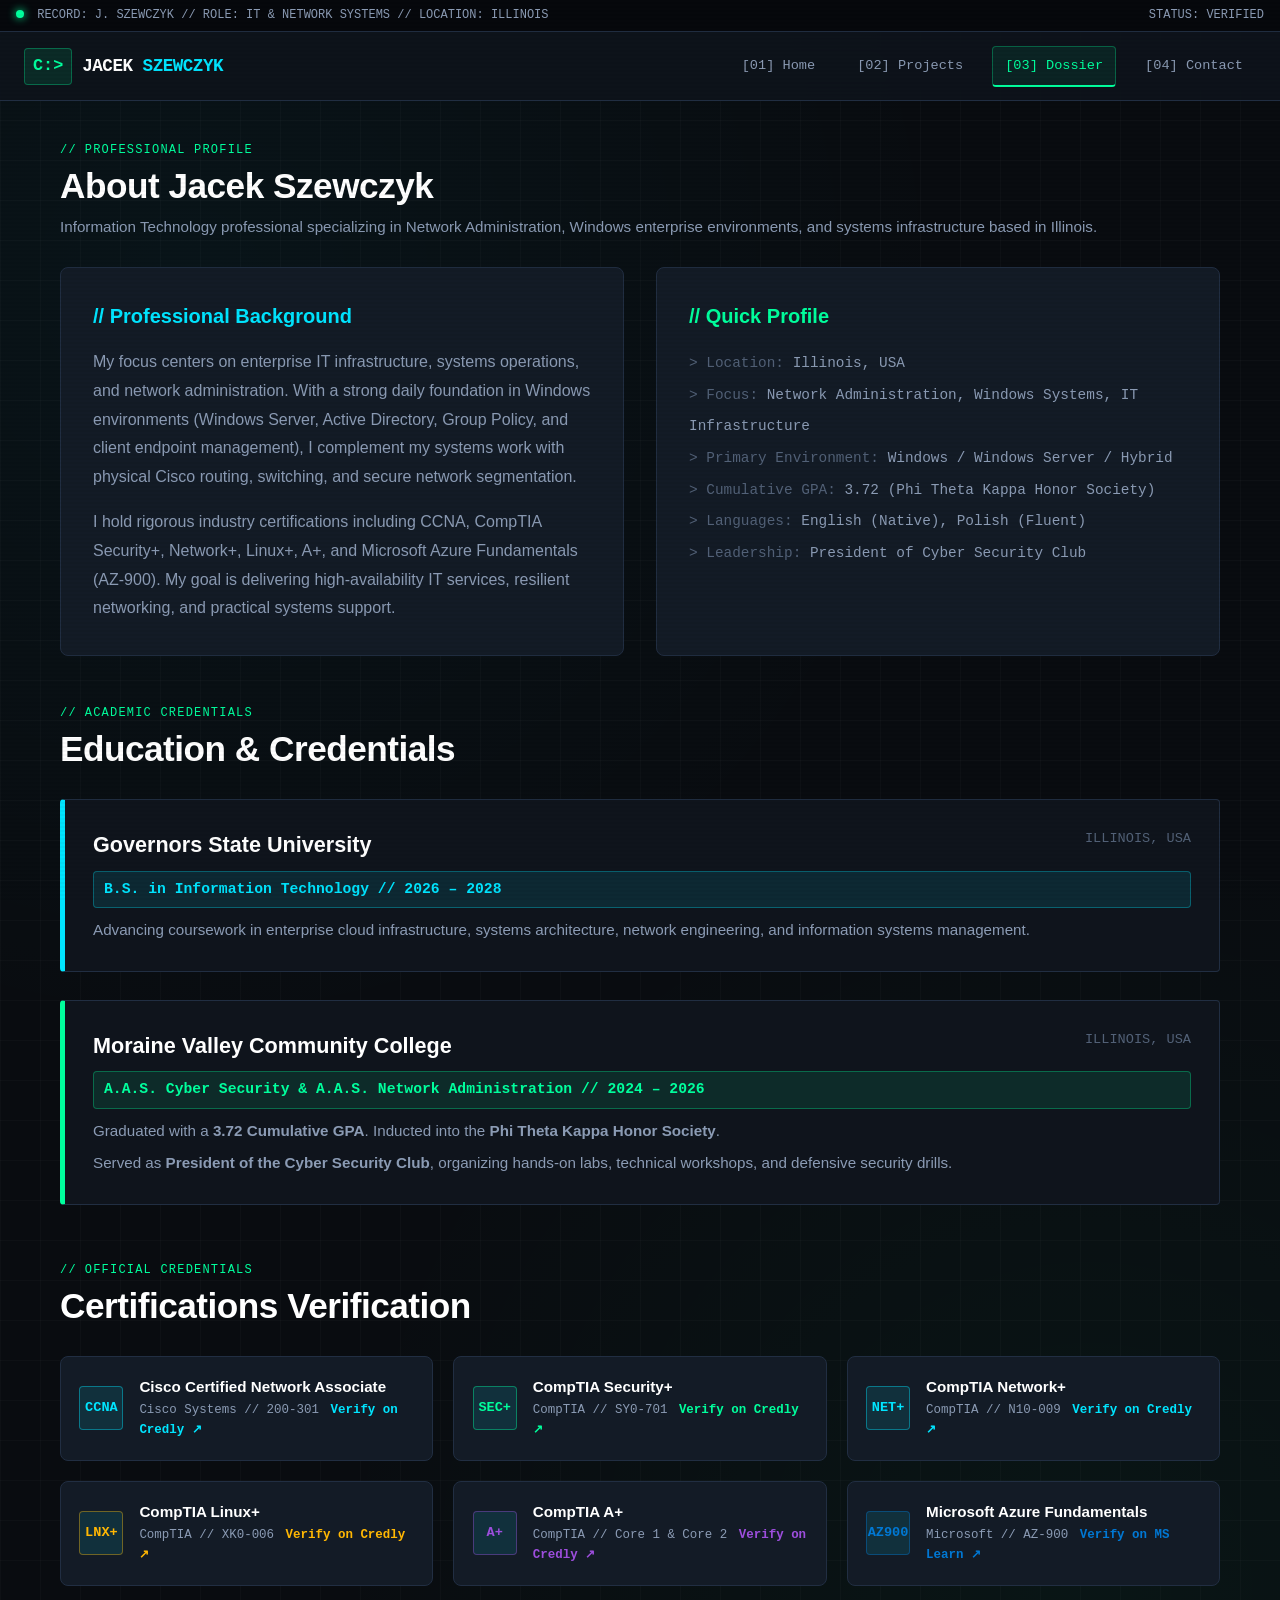
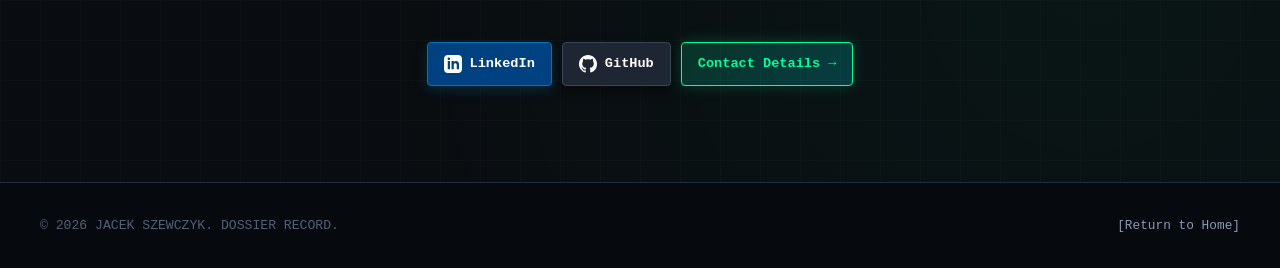
==== about.html @ 9a9a1952 "Add files via upload Signed-off-by: Jacek Szewczyk <48308794+Jay-Sick@users.noreply.github.com>" ====
<!DOCTYPE html>
<html lang="en">
<head>
  <meta charset="UTF-8">
  <meta name="viewport" content="width=device-width, initial-scale=1.0">
  <title>Dossier // Jacek Szewczyk</title>
  <meta name="description" content="Professional background, credentials, and experience of Jacek Szewczyk.">
  <link rel="stylesheet" href="css/style.css">
  <script src="projects/projects.js"></script>
</head>
<body>

  <!-- Top System Status Banner -->
  <div class="sys-banner">
    <div>
      <span class="status-dot"></span>
      <span>RECORD: J. SZEWCZYK // ROLE: IT &amp; NETWORK SYSTEMS</span> // <span>LOCATION: ILLINOIS</span>
    </div>
    <div>
      <span>STATUS: VERIFIED</span>
    </div>
  </div>

  <!-- Navigation Header -->
  <header class="main-nav">
    <div class="logo-area">
      <div class="terminal-prompt-icon">C:&gt;</div>
      <div class="logo-text">JACEK <span>SZEWCZYK</span></div>
    </div>
    <button class="nav-toggle-btn" onclick="toggleMobileNav()" aria-label="Toggle Navigation">☰</button>
    <nav>
      <ul class="nav-links" id="nav-links-list">
        <li><a href="index.html" class="nav-link">[01] Home</a></li>
        <li><a href="projects.html" class="nav-link">[02] Projects</a></li>
        <li><a href="about.html" class="nav-link active">[03] Dossier</a></li>
        <li><a href="contact.html" class="nav-link">[04] Contact</a></li>
      </ul>
    </nav>
  </header>

  <main class="container">
    <div class="section-header">
      <div class="section-label"><span>//</span> PROFESSIONAL PROFILE</div>
      <h1 class="section-title">About Jacek Szewczyk</h1>
      <p class="section-subtitle">
        Information Technology professional specializing in Network Administration, Windows enterprise environments, and systems infrastructure based in Illinois.
      </p>
    </div>

    <!-- Overview Grid -->
    <div class="dossier-grid">
      <div style="background: var(--bg-card); border: 1px solid var(--border-color); border-radius: var(--radius-md); padding: 2rem;">
        <h3 style="color: var(--accent-cyan); font-size: 1.25rem; margin-bottom: 1rem;">// Professional Background</h3>
        <p style="color: var(--text-muted); line-height: 1.8; margin-bottom: 1rem;">
          My focus centers on enterprise IT infrastructure, systems operations, and network administration. With a strong daily foundation in Windows environments (Windows Server, Active Directory, Group Policy, and client endpoint management), I complement my systems work with physical Cisco routing, switching, and secure network segmentation.
        </p>
        <p style="color: var(--text-muted); line-height: 1.8;">
          I hold rigorous industry certifications including CCNA, CompTIA Security+, Network+, Linux+, A+, and Microsoft Azure Fundamentals (AZ-900). My goal is delivering high-availability IT services, resilient networking, and practical systems support.
        </p>
      </div>

      <div style="background: var(--bg-card); border: 1px solid var(--border-color); border-radius: var(--radius-md); padding: 2rem;">
        <h3 style="color: var(--accent-green); font-size: 1.25rem; margin-bottom: 1rem;">// Quick Profile</h3>
        <ul style="list-style: none; color: var(--text-muted); font-family: var(--font-mono); font-size: 0.9rem; line-height: 2.2;">
          <li><span style="color: var(--text-dim);">&gt; Location:</span> Illinois, USA</li>
          <li><span style="color: var(--text-dim);">&gt; Focus:</span> Network Administration, Windows Systems, IT Infrastructure</li>
          <li><span style="color: var(--text-dim);">&gt; Primary Environment:</span> Windows / Windows Server / Hybrid</li>
          <li><span style="color: var(--text-dim);">&gt; Cumulative GPA:</span> 3.72 (Phi Theta Kappa Honor Society)</li>
          <li><span style="color: var(--text-dim);">&gt; Languages:</span> English (Native), Polish (Fluent)</li>
          <li><span style="color: var(--text-dim);">&gt; Leadership:</span> President of Cyber Security Club</li>
        </ul>
      </div>
    </div>

    <!-- Education Timeline with Prominent High-Visibility Banners -->
    <div class="section-header">
      <div class="section-label"><span>//</span> ACADEMIC CREDENTIALS</div>
      <h2 class="section-title">Education &amp; Credentials</h2>
    </div>

    <div style="display: flex; flex-direction: column; gap: 1.75rem; margin-bottom: 3.5rem;">
      <!-- Governors State University -->
      <div style="background: var(--bg-surface); border-left: 5px solid var(--accent-cyan); border-radius: var(--radius-sm); padding: 1.75rem; border-top: 1px solid var(--border-color); border-right: 1px solid var(--border-color); border-bottom: 1px solid var(--border-color);">
        <div style="display: flex; justify-content: space-between; flex-wrap: wrap; margin-bottom: 4px;">
          <h3 style="color: #fff; font-size: 1.35rem; font-weight: 700;">Governors State University</h3>
          <span style="font-family: var(--font-mono); color: var(--text-dim); font-size: 0.85rem;">ILLINOIS, USA</span>
        </div>
        <!-- High visibility degree banner -->
        <div class="education-badge">
          B.S. in Information Technology // 2026 – 2028
        </div>
        <p style="color: var(--text-muted); font-size: 0.95rem; line-height: 1.6;">
          Advancing coursework in enterprise cloud infrastructure, systems architecture, network engineering, and information systems management.
        </p>
      </div>

      <!-- Moraine Valley Community College -->
      <div style="background: var(--bg-surface); border-left: 5px solid var(--accent-green); border-radius: var(--radius-sm); padding: 1.75rem; border-top: 1px solid var(--border-color); border-right: 1px solid var(--border-color); border-bottom: 1px solid var(--border-color);">
        <div style="display: flex; justify-content: space-between; flex-wrap: wrap; margin-bottom: 4px;">
          <h3 style="color: #fff; font-size: 1.35rem; font-weight: 700;">Moraine Valley Community College</h3>
          <span style="font-family: var(--font-mono); color: var(--text-dim); font-size: 0.85rem;">ILLINOIS, USA</span>
        </div>
        <!-- High visibility degree banner -->
        <div class="education-badge badge-green">
          A.A.S. Cyber Security &amp; A.A.S. Network Administration // 2024 – 2026
        </div>
        <p style="color: var(--text-muted); font-size: 0.95rem; line-height: 1.6; margin-bottom: 8px;">
          Graduated with a <strong>3.72 Cumulative GPA</strong>. Inducted into the <strong>Phi Theta Kappa Honor Society</strong>.
        </p>
        <p style="color: var(--text-muted); font-size: 0.95rem; line-height: 1.6;">
          Served as <strong>President of the Cyber Security Club</strong>, organizing hands-on labs, technical workshops, and defensive security drills.
        </p>
      </div>
    </div>

    <!-- Verified Certifications Section with Direct Links -->
    <div class="section-header">
      <div class="section-label"><span>//</span> OFFICIAL CREDENTIALS</div>
      <h2 class="section-title">Certifications Verification</h2>
    </div>

    <div class="certs-grid" style="margin-bottom: 3.5rem;">
      <a href="https://www.credly.com/badges/183b515f-4e5e-4bfa-9bbe-d91cb1ccfeb7/public_url" target="_blank" rel="noopener noreferrer" class="cert-card" style="text-decoration: none;">
        <div class="cert-icon" style="color: #00e5ff; border-color: rgba(0, 229, 255, 0.4);">CCNA</div>
        <div class="cert-info">
          <h4>Cisco Certified Network Associate</h4>
          <p>Cisco Systems // 200-301 <span style="color: var(--accent-cyan); font-weight: bold; margin-left: 4px;">Verify on Credly ↗</span></p>
        </div>
      </a>

      <a href="https://www.credly.com/badges/7fab5a6d-bdf8-4eab-9605-275c98434b7b/public_url" target="_blank" rel="noopener noreferrer" class="cert-card" style="text-decoration: none;">
        <div class="cert-icon" style="color: #00ff9d; border-color: rgba(0, 255, 157, 0.4);">SEC+</div>
        <div class="cert-info">
          <h4>CompTIA Security+</h4>
          <p>CompTIA // SY0-701 <span style="color: var(--accent-green); font-weight: bold; margin-left: 4px;">Verify on Credly ↗</span></p>
        </div>
      </a>

      <a href="https://www.credly.com/badges/3f2db66e-93cc-459b-b16a-851f6c2c9ecf/public_url" target="_blank" rel="noopener noreferrer" class="cert-card" style="text-decoration: none;">
        <div class="cert-icon" style="color: #00e5ff; border-color: rgba(0, 229, 255, 0.4);">NET+</div>
        <div class="cert-info">
          <h4>CompTIA Network+</h4>
          <p>CompTIA // N10-009 <span style="color: var(--accent-cyan); font-weight: bold; margin-left: 4px;">Verify on Credly ↗</span></p>
        </div>
      </a>

      <a href="https://www.credly.com/badges/e278423e-fb9b-4db6-819b-6545b1e18eeb/public_url" target="_blank" rel="noopener noreferrer" class="cert-card" style="text-decoration: none;">
        <div class="cert-icon" style="color: #ffb703; border-color: rgba(255, 183, 3, 0.4);">LNX+</div>
        <div class="cert-info">
          <h4>CompTIA Linux+</h4>
          <p>CompTIA // XK0-006 <span style="color: var(--accent-amber); font-weight: bold; margin-left: 4px;">Verify on Credly ↗</span></p>
        </div>
      </a>

      <a href="https://www.credly.com/badges/efc37356-857d-4854-ada1-95b082c59133/public_url" target="_blank" rel="noopener noreferrer" class="cert-card" style="text-decoration: none;">
        <div class="cert-icon" style="color: #9d4edd; border-color: rgba(157, 78, 221, 0.4);">A+</div>
        <div class="cert-info">
          <h4>CompTIA A+</h4>
          <p>CompTIA // Core 1 &amp; Core 2 <span style="color: var(--accent-purple); font-weight: bold; margin-left: 4px;">Verify on Credly ↗</span></p>
        </div>
      </a>

      <a href="https://learn.microsoft.com/en-us/users/jacekszewczyk-7861/credentials/fbaf0d7b64aaf9fc?ref=https%3A%2F%2Fwww.linkedin.com%2F" target="_blank" rel="noopener noreferrer" class="cert-card" style="text-decoration: none;">
        <div class="cert-icon" style="color: #0078d4; border-color: rgba(0, 120, 212, 0.4);">AZ900</div>
        <div class="cert-info">
          <h4>Microsoft Azure Fundamentals</h4>
          <p>Microsoft // AZ-900 <span style="color: #0078d4; font-weight: bold; margin-left: 4px;">Verify on MS Learn ↗</span></p>
        </div>
      </a>
    </div>

    <!-- Embedded Socials -->
    <div style="text-align: center; margin-top: 3rem;">
      <div class="social-buttons-container" style="justify-content: center;">
        <a href="https://www.linkedin.com/in/jacek-s-327354189/" target="_blank" rel="noopener noreferrer" class="btn-embed-social btn-linkedin">
          <svg viewBox="0 0 24 24"><path d="M19 0h-14c-2.761 0-5 2.239-5 5v14c0 2.761 2.239 5 5 5h14c2.762 0 5-2.239 5-5v-14c0-2.761-2.238-5-5-5zm-11 19h-3v-11h3v11zm-1.5-12.268c-.966 0-1.75-.79-1.75-1.764s.784-1.764 1.75-1.764 1.75.79 1.75 1.764-.783 1.764-1.75 1.764zm13.5 12.268h-3v-5.604c0-3.368-4-3.113-4 0v5.604h-3v-11h3v1.765c1.396-2.586 7-2.777 7 2.476v6.759z"/></svg>
          LinkedIn
        </a>
        <a href="https://github.com/Jay-Sick" target="_blank" rel="noopener noreferrer" class="btn-embed-social btn-github">
          <svg viewBox="0 0 24 24"><path d="M12 0C5.37 0 0 5.37 0 12c0 5.31 3.435 9.795 8.205 11.385.6.105.825-.255.825-.57 0-.285-.015-1.23-.015-2.235-3.015.555-3.795-.735-4.035-1.41-.135-.345-.72-1.41-1.23-1.695-.42-.225-1.02-.78-.015-.795.945-.015 1.62.87 1.845 1.23 1.08 1.815 2.805 1.305 3.495.99.105-.78.42-1.305.765-1.605-2.67-.3-5.46-1.335-5.46-5.925 0-1.305.465-2.385 1.23-3.225-.12-.3-.54-1.53.12-3.18 0 0 1.005-.315 3.3 1.23.96-.27 1.98-.405 3-.405s2.04.135 3 .405c2.295-1.56 3.3-1.23 3.3-1.23.66 1.65.24 2.88.12 3.18.765.84 1.23 1.905 1.23 3.225 0 4.605-2.805 5.625-5.475 5.925.435.375.81 1.095.81 2.22 0 1.605-.015 2.895-.015 3.3 0 .315.225.69.825.57A12.02 12.02 0 0024 12c0-6.63-5.37-12-12-12z"/></svg>
          GitHub
        </a>
        <a href="contact.html" class="btn-embed-social btn-cyber-primary">
          Contact Details →
        </a>
      </div>
    </div>
  </main>

  <!-- Footer -->
  <footer>
    <div class="footer-content">
      <div>
        <span>&copy; 2026 JACEK SZEWCZYK. DOSSIER RECORD.</span>
      </div>
      <div>
        <a href="index.html" style="color: var(--text-muted); font-size: 0.8rem;">[Return to Home]</a>
      </div>
    </div>
  </footer>

  <script src="js/main.js"></script>
</body>
</html>
---- css/style.css ----
/* ==========================================================================
   JACEK SZEWCZYK // IT INFRASTRUCTURE & NETWORK SYSTEMS
   Aesthetic: Windows Terminal / Dark Engineering HUD
   Mobile-First & Fully Responsive
   ========================================================================== */

:root {
  --bg-dark: #090c10;
  --bg-surface: #0f141c;
  --bg-card: #131b26;
  --bg-card-hover: #182232;
  --border-color: #212e42;
  --border-glow: rgba(0, 255, 157, 0.35);
  
  --accent-green: #00ff9d;
  --accent-cyan: #00e5ff;
  --accent-purple: #9d4edd;
  --accent-amber: #ffb703;
  --accent-red: #ff3366;
  
  --text-main: #e2e8f0;
  --text-muted: #8b9bb4;
  --text-dim: #526177;
  
  --font-mono: "JetBrains Mono", "Fira Code", Consolas, "Courier New", monospace;
  --font-sans: -apple-system, BlinkMacSystemFont, "Segoe UI", Roboto, "Helvetica Neue", Arial, sans-serif;
  
  --radius-sm: 4px;
  --radius-md: 8px;
  --radius-lg: 12px;
  
  --shadow-glow: 0 0 20px rgba(0, 255, 157, 0.15);
  --shadow-cyan: 0 0 20px rgba(0, 229, 255, 0.2);
}

/* Base Reset & Typography */
* {
  margin: 0;
  padding: 0;
  box-sizing: border-box;
}

html {
  scroll-behavior: smooth;
  font-size: 16px;
  -webkit-text-size-adjust: 100%;
}

body {
  background-color: var(--bg-dark);
  color: var(--text-main);
  font-family: var(--font-sans);
  line-height: 1.6;
  min-height: 100vh;
  position: relative;
  overflow-x: hidden;
  background-image: 
    radial-gradient(circle at 15% 15%, rgba(0, 229, 255, 0.04) 0%, transparent 40%),
    radial-gradient(circle at 85% 85%, rgba(0, 255, 157, 0.04) 0%, transparent 40%),
    linear-gradient(rgba(255, 255, 255, 0.02) 1px, transparent 1px),
    linear-gradient(90deg, rgba(255, 255, 255, 0.02) 1px, transparent 1px);
  background-size: 100% 100%, 100% 100%, 40px 40px, 40px 40px;
}

/* Subtle Terminal Scanline Overlay */
body::after {
  content: " ";
  display: block;
  position: fixed;
  top: 0; left: 0; bottom: 0; right: 0;
  background: linear-gradient(rgba(18, 16, 16, 0) 50%, rgba(0, 0, 0, 0.25) 50%);
  background-size: 100% 4px;
  z-index: 9999;
  pointer-events: none;
  opacity: 0.12;
}

a {
  color: var(--accent-cyan);
  text-decoration: none;
  transition: all 0.2s ease;
}

a:hover {
  color: var(--accent-green);
}

/* Top System Status Bar */
.sys-banner {
  background: #06080c;
  border-bottom: 1px solid var(--border-color);
  font-family: var(--font-mono);
  font-size: 0.75rem;
  padding: 6px 1rem;
  color: var(--text-muted);
  display: flex;
  justify-content: space-between;
  align-items: center;
  flex-wrap: wrap;
  gap: 6px;
}

.sys-banner .status-dot {
  display: inline-block;
  width: 8px;
  height: 8px;
  background: var(--accent-green);
  border-radius: 50%;
  margin-right: 6px;
  box-shadow: 0 0 8px var(--accent-green);
  animation: pulse 2s infinite;
}

@keyframes pulse {
  0%, 100% { opacity: 1; transform: scale(1); }
  50% { opacity: 0.4; transform: scale(0.9); }
}

/* Navigation Header */
.main-nav {
  position: sticky;
  top: 0;
  z-index: 1000;
  background: rgba(15, 20, 28, 0.92);
  backdrop-filter: blur(12px);
  -webkit-backdrop-filter: blur(12px);
  border-bottom: 1px solid var(--border-color);
  display: flex;
  align-items: center;
  justify-content: space-between;
  padding: 0.85rem 1.5rem;
  max-width: 1300px;
  margin: 0 auto;
}

.logo-area {
  display: flex;
  align-items: center;
  gap: 10px;
}

.terminal-prompt-icon {
  font-family: var(--font-mono);
  font-weight: 700;
  color: var(--accent-green);
  font-size: 1.05rem;
  background: rgba(0, 255, 157, 0.1);
  padding: 4px 8px;
  border-radius: var(--radius-sm);
  border: 1px solid rgba(0, 255, 157, 0.3);
}

.logo-text {
  font-family: var(--font-mono);
  font-weight: 700;
  font-size: 1.1rem;
  letter-spacing: -0.5px;
  color: #fff;
}

.logo-text span {
  color: var(--accent-cyan);
}

/* Mobile Nav Toggle Button */
.nav-toggle-btn {
  display: none;
  background: transparent;
  border: 1px solid var(--border-color);
  color: var(--accent-cyan);
  font-size: 1.25rem;
  padding: 6px 10px;
  border-radius: var(--radius-sm);
  cursor: pointer;
  line-height: 1;
}

.nav-links {
  display: flex;
  list-style: none;
  gap: 1rem;
  align-items: center;
}

.nav-link {
  font-family: var(--font-mono);
  font-size: 0.85rem;
  color: var(--text-muted);
  padding: 8px 12px;
  border-radius: var(--radius-sm);
  border: 1px solid transparent;
  transition: all 0.25s ease;
  display: inline-flex;
  align-items: center;
  white-space: nowrap;
}

.nav-link:hover, .nav-link.active {
  color: var(--accent-green);
  background: rgba(0, 255, 157, 0.08);
  border-color: rgba(0, 255, 157, 0.3);
}

.nav-link.active {
  border-bottom: 2px solid var(--accent-green);
}

/* Embedded Social Buttons */
.social-buttons-container {
  display: flex;
  gap: 10px;
  align-items: center;
  flex-wrap: wrap;
}

.btn-embed-social {
  display: inline-flex;
  align-items: center;
  gap: 8px;
  font-family: var(--font-mono);
  font-size: 0.85rem;
  font-weight: 600;
  padding: 10px 16px;
  min-height: 42px;
  border-radius: var(--radius-sm);
  text-decoration: none;
  transition: all 0.25s cubic-bezier(0.2, 0.8, 0.2, 1);
  cursor: pointer;
  position: relative;
  overflow: hidden;
  border: 1px solid transparent;
  user-select: none;
  -webkit-tap-highlight-color: transparent;
}

.btn-embed-social svg {
  width: 18px;
  height: 18px;
  flex-shrink: 0;
  fill: currentColor;
}

.btn-github {
  background: #1e2633;
  color: #ffffff;
  border-color: #38455a;
  box-shadow: 0 4px 12px rgba(0, 0, 0, 0.4);
}

.btn-github:hover {
  background: #2b3648;
  color: #ffffff;
  border-color: var(--accent-cyan);
  box-shadow: 0 0 15px rgba(0, 229, 255, 0.3);
  transform: translateY(-2px);
}

.btn-linkedin {
  background: #004182;
  color: #ffffff;
  border-color: #0077b5;
  box-shadow: 0 4px 12px rgba(0, 119, 181, 0.25);
}

.btn-linkedin:hover {
  background: #0077b5;
  color: #ffffff;
  border-color: #70c4ff;
  box-shadow: 0 0 16px rgba(0, 119, 181, 0.5);
  transform: translateY(-2px);
}

.btn-cyber-primary {
  background: linear-gradient(135deg, rgba(0, 255, 157, 0.15), rgba(0, 229, 255, 0.2));
  color: var(--accent-green);
  border: 1px solid var(--accent-green);
  box-shadow: 0 0 15px rgba(0, 255, 157, 0.2);
}

.btn-cyber-primary:hover {
  background: var(--accent-green);
  color: #090c10;
  box-shadow: 0 0 25px rgba(0, 255, 157, 0.6);
  transform: translateY(-2px);
}

.btn-cyber-outline {
  background: transparent;
  color: var(--accent-cyan);
  border: 1px solid var(--border-color);
}

.btn-cyber-outline:hover {
  border-color: var(--accent-cyan);
  background: rgba(0, 229, 255, 0.1);
  box-shadow: 0 0 15px rgba(0, 229, 255, 0.3);
  transform: translateY(-2px);
}

/* Container & Layout */
.container {
  max-width: 1200px;
  margin: 0 auto;
  padding: 2.5rem 1.25rem;
}

/* Hero Section */
.hero-section {
  display: grid;
  grid-template-columns: 1.2fr 0.8fr;
  gap: 2.5rem;
  align-items: center;
  padding: 2rem 0 3rem 0;
  border-bottom: 1px solid var(--border-color);
}

.hero-tagline {
  font-family: var(--font-mono);
  color: var(--accent-green);
  font-size: 0.88rem;
  margin-bottom: 0.75rem;
  display: flex;
  align-items: center;
  gap: 8px;
}

.hero-title {
  font-size: clamp(2rem, 5vw + 0.5rem, 3.1rem);
  font-weight: 800;
  line-height: 1.18;
  margin-bottom: 1.25rem;
  letter-spacing: -0.8px;
  word-break: break-word;
}

.hero-title .gradient-text {
  background: linear-gradient(135deg, #ffffff 30%, var(--accent-cyan) 80%, var(--accent-green) 100%);
  -webkit-background-clip: text;
  -webkit-text-fill-color: transparent;
}

.hero-bio {
  font-size: clamp(0.98rem, 2vw, 1.15rem);
  color: var(--text-muted);
  margin-bottom: 1.75rem;
  line-height: 1.7;
}

.hero-stats-badge {
  display: flex;
  gap: 8px;
  margin-bottom: 1.75rem;
  flex-wrap: wrap;
}

.stat-pill {
  font-family: var(--font-mono);
  font-size: 0.78rem;
  background: var(--bg-card);
  border: 1px solid var(--border-color);
  padding: 5px 10px;
  border-radius: 999px;
  color: var(--text-muted);
  white-space: nowrap;
}

.stat-pill strong {
  color: var(--accent-cyan);
}

/* Terminal Console Box */
.terminal-window {
  background: #070a0f;
  border: 1px solid var(--border-color);
  border-radius: var(--radius-md);
  box-shadow: 0 10px 30px rgba(0, 0, 0, 0.6), 0 0 20px rgba(0, 229, 255, 0.08);
  overflow: hidden;
  font-family: var(--font-mono);
  max-width: 100%;
}

.terminal-header {
  background: #0d121a;
  padding: 8px 12px;
  border-bottom: 1px solid var(--border-color);
  display: flex;
  align-items: center;
  justify-content: space-between;
  font-size: 0.72rem;
  color: var(--text-dim);
  overflow: hidden;
  white-space: nowrap;
}

.terminal-dots {
  display: flex;
  gap: 5px;
  flex-shrink: 0;
}

.terminal-dots span {
  width: 9px;
  height: 9px;
  border-radius: 50%;
  display: inline-block;
}

.dot-red { background: #ff5f56; }
.dot-yellow { background: #ffbd2e; }
.dot-green { background: #27c93f; }

.terminal-body {
  padding: 1rem;
  font-size: 0.82rem;
  line-height: 1.65;
  word-break: break-word;
  overflow-wrap: break-word;
}

.term-line {
  margin-bottom: 6px;
}

.term-prompt {
  color: var(--accent-green);
  user-select: none;
}

.term-cmd {
  color: #fff;
}

.term-output {
  color: var(--text-muted);
  padding-left: 10px;
  border-left: 2px solid var(--border-color);
  margin-top: 4px;
}

.term-highlight {
  color: var(--accent-cyan);
}

/* Section Headers */
.section-header {
  margin-bottom: 1.75rem;
  position: relative;
}

.section-label {
  font-family: var(--font-mono);
  font-size: 0.75rem;
  text-transform: uppercase;
  color: var(--accent-green);
  letter-spacing: 1.2px;
  margin-bottom: 0.25rem;
  display: flex;
  align-items: center;
  gap: 8px;
}

.section-title {
  font-size: clamp(1.6rem, 3.5vw, 2.2rem);
  font-weight: 700;
  color: #ffffff;
  letter-spacing: -0.5px;
  line-height: 1.25;
}

.section-subtitle {
  color: var(--text-muted);
  font-size: 0.95rem;
  margin-top: 0.4rem;
}

/* Projects Grid - Fully responsive with min(100%, 320px) */
.projects-grid {
  display: grid;
  grid-template-columns: repeat(auto-fill, minmax(min(100%, 340px), 1fr));
  gap: 1.5rem;
  margin-bottom: 2.5rem;
}

.project-card {
  background: var(--bg-card);
  border: 1px solid var(--border-color);
  border-radius: var(--radius-md);
  padding: 1.5rem;
  display: flex;
  flex-direction: column;
  transition: all 0.3s ease;
  position: relative;
  overflow: hidden;
}

.project-card::before {
  content: "";
  position: absolute;
  top: 0; left: 0; right: 0;
  height: 3px;
  background: linear-gradient(90deg, var(--accent-cyan), var(--accent-green));
  opacity: 0;
  transition: opacity 0.3s ease;
}

.project-card:hover {
  transform: translateY(-3px);
  border-color: rgba(0, 255, 157, 0.4);
  box-shadow: var(--shadow-glow);
}

.project-card:hover::before {
  opacity: 1;
}

.project-card-header {
  display: flex;
  justify-content: space-between;
  align-items: flex-start;
  margin-bottom: 0.75rem;
  gap: 8px;
}

.project-badge {
  font-family: var(--font-mono);
  font-size: 0.7rem;
  font-weight: 600;
  padding: 3px 8px;
  border-radius: 4px;
  background: rgba(0, 229, 255, 0.12);
  color: var(--accent-cyan);
  border: 1px solid rgba(0, 229, 255, 0.3);
  text-transform: uppercase;
}

.project-title {
  font-size: 1.25rem;
  font-weight: 700;
  color: #ffffff;
  margin-bottom: 0.5rem;
  line-height: 1.3;
}

.project-stats-pill {
  font-family: var(--font-mono);
  font-size: 0.75rem;
  color: var(--accent-amber);
  background: rgba(255, 183, 3, 0.1);
  border: 1px solid rgba(255, 183, 3, 0.25);
  padding: 2px 8px;
  border-radius: 4px;
  display: inline-block;
  margin-bottom: 0.75rem;
  word-break: break-word;
}

.project-desc {
  color: var(--text-muted);
  font-size: 0.92rem;
  margin-bottom: 1.25rem;
  flex-grow: 1;
  line-height: 1.6;
}

.project-tags {
  display: flex;
  flex-wrap: wrap;
  gap: 6px;
  margin-bottom: 1.25rem;
}

.tag-chip {
  font-family: var(--font-mono);
  font-size: 0.72rem;
  background: rgba(255, 255, 255, 0.04);
  color: var(--text-muted);
  border: 1px solid var(--border-color);
  padding: 2px 7px;
  border-radius: 3px;
}

.project-footer {
  display: flex;
  justify-content: space-between;
  align-items: center;
  border-top: 1px solid var(--border-color);
  padding-top: 1rem;
  gap: 8px;
  flex-wrap: wrap;
}

/* Certifications Showcase */
.certs-grid {
  display: grid;
  grid-template-columns: repeat(auto-fill, minmax(min(100%, 280px), 1fr));
  gap: 1.25rem;
  margin-top: 1.25rem;
}

.cert-card {
  background: var(--bg-card);
  border: 1px solid var(--border-color);
  border-radius: var(--radius-md);
  padding: 1.15rem;
  display: flex;
  align-items: center;
  gap: 1rem;
  transition: all 0.25s ease;
  min-height: 72px;
}

.cert-card:hover {
  border-color: var(--accent-cyan);
  transform: translateY(-2px);
  box-shadow: var(--shadow-cyan);
}

.cert-icon {
  width: 44px;
  height: 44px;
  border-radius: var(--radius-sm);
  background: rgba(0, 229, 255, 0.1);
  border: 1px solid rgba(0, 229, 255, 0.3);
  display: flex;
  align-items: center;
  justify-content: center;
  font-family: var(--font-mono);
  font-weight: 700;
  font-size: 0.85rem;
  color: var(--accent-cyan);
  flex-shrink: 0;
}

.cert-info h4 {
  font-size: 0.95rem;
  color: #fff;
  margin-bottom: 2px;
}

.cert-info p {
  font-size: 0.78rem;
  color: var(--text-muted);
  font-family: var(--font-mono);
}

/* Filter & Search Bar */
.controls-bar {
  display: flex;
  justify-content: space-between;
  align-items: center;
  gap: 1rem;
  background: var(--bg-surface);
  border: 1px solid var(--border-color);
  padding: 0.85rem 1rem;
  border-radius: var(--radius-md);
  margin-bottom: 1.75rem;
  flex-wrap: wrap;
}

.filter-buttons {
  display: flex;
  gap: 6px;
  flex-wrap: wrap;
}

.filter-btn {
  background: transparent;
  border: 1px solid var(--border-color);
  color: var(--text-muted);
  font-family: var(--font-mono);
  font-size: 0.78rem;
  padding: 6px 12px;
  border-radius: var(--radius-sm);
  cursor: pointer;
  transition: all 0.2s ease;
  min-height: 36px;
}

.filter-btn:hover, .filter-btn.active {
  background: rgba(0, 255, 157, 0.15);
  color: var(--accent-green);
  border-color: var(--accent-green);
}

.search-box {
  position: relative;
  min-width: 240px;
  flex-grow: 1;
}

.search-box input {
  width: 100%;
  background: #090c10;
  border: 1px solid var(--border-color);
  border-radius: var(--radius-sm);
  padding: 9px 12px 9px 34px;
  font-family: var(--font-mono);
  font-size: 0.85rem;
  color: #fff;
  outline: none;
  min-height: 38px;
}

.search-box input:focus {
  border-color: var(--accent-cyan);
  box-shadow: 0 0 10px rgba(0, 229, 255, 0.2);
}

.search-icon {
  position: absolute;
  left: 10px;
  top: 50%;
  transform: translateY(-50%);
  color: var(--text-dim);
  pointer-events: none;
}

/* Modal Popup - Mobile Optimized */
.modal-overlay {
  position: fixed;
  top: 0; left: 0; right: 0; bottom: 0;
  background: rgba(5, 8, 12, 0.88);
  backdrop-filter: blur(8px);
  -webkit-backdrop-filter: blur(8px);
  z-index: 2000;
  display: flex;
  align-items: center;
  justify-content: center;
  padding: 1rem;
  opacity: 0;
  pointer-events: none;
  transition: opacity 0.25s ease;
}

.modal-overlay.active {
  opacity: 1;
  pointer-events: auto;
}

.modal-content {
  background: var(--bg-surface);
  border: 1px solid var(--border-color);
  border-radius: var(--radius-lg);
  max-width: 720px;
  width: 100%;
  max-height: 88vh;
  overflow-y: auto;
  -webkit-overflow-scrolling: touch;
  padding: 1.75rem;
  position: relative;
  box-shadow: 0 20px 50px rgba(0, 0, 0, 0.8), 0 0 30px rgba(0, 255, 157, 0.1);
}

.modal-close {
  position: absolute;
  top: 1rem;
  right: 1rem;
  background: rgba(255, 255, 255, 0.05);
  border: 1px solid var(--border-color);
  color: var(--text-muted);
  width: 36px;
  height: 36px;
  border-radius: 50%;
  cursor: pointer;
  display: flex;
  align-items: center;
  justify-content: center;
  font-size: 1.4rem;
  line-height: 1;
  transition: all 0.2s;
  z-index: 10;
}

.modal-close:hover {
  color: #fff;
  border-color: var(--accent-red);
  background: rgba(255, 51, 102, 0.15);
}

/* Footer */
footer {
  background: #06090e;
  border-top: 1px solid var(--border-color);
  padding: 2rem 1.25rem;
  margin-top: 3.5rem;
  font-family: var(--font-mono);
  font-size: 0.82rem;
  color: var(--text-dim);
}

.footer-content {
  max-width: 1200px;
  margin: 0 auto;
  display: flex;
  justify-content: space-between;
  align-items: center;
  flex-wrap: wrap;
  gap: 1rem;
}

/* ==========================================================================
   MOBILE & TABLET RESPONSIVE OVERRIDES
   ========================================================================== */

/* Tablet & Mobile Screens (< 880px) */
@media (max-width: 880px) {
  .hero-section {
    grid-template-columns: 1fr;
    gap: 2rem;
    padding: 1.5rem 0 2.5rem 0;
  }
  
  .controls-bar {
    flex-direction: column;
    align-items: stretch;
  }

  .search-box {
    width: 100%;
    min-width: 0;
  }
}

/* Phone Screens (< 640px) */
@media (max-width: 640px) {
  .container {
    padding: 1.5rem 1rem;
  }

  /* Compact System Banner */
  .sys-banner {
    flex-direction: column;
    align-items: flex-start;
    padding: 6px 12px;
    font-size: 0.7rem;
    gap: 2px;
  }

  /* Responsive Navigation */
  .main-nav {
    flex-wrap: wrap;
    padding: 0.75rem 1rem;
  }

  .nav-toggle-btn {
    display: block;
  }

  .nav-links {
    display: none;
    width: 100%;
    flex-direction: column;
    align-items: stretch;
    gap: 6px;
    padding-top: 0.75rem;
    margin-top: 0.5rem;
    border-top: 1px solid var(--border-color);
  }

  .nav-links.mobile-open {
    display: flex;
  }

  .nav-link {
    padding: 10px 14px;
    font-size: 0.9rem;
    background: rgba(255, 255, 255, 0.02);
  }

  /* Full Width Buttons on Phones */
  .social-buttons-container {
    flex-direction: column;
    width: 100%;
  }

  .btn-embed-social {
    width: 100%;
    justify-content: center;
  }

  /* Projects Grid on Phone */
  .projects-grid {
    grid-template-columns: 1fr;
    gap: 1.25rem;
  }

  .project-card {
    padding: 1.25rem;
  }

  .project-footer {
    flex-direction: column;
    align-items: stretch;
  }

  .project-footer button,
  .project-footer a {
    width: 100%;
    text-align: center;
    justify-content: center;
  }

  /* Modal on Phone */
  .modal-overlay {
    padding: 0.5rem;
  }

  .modal-content {
    padding: 1.25rem 1rem;
    max-height: 92vh;
  }

  /* Education Cards */
  .section-title {
    font-size: 1.5rem;
  }
}

/* Dossier & Education Responsive Layouts */
.dossier-grid {
  display: grid;
  grid-template-columns: 1fr 1fr;
  gap: 2rem;
  margin-bottom: 3rem;
}

.education-section {
  margin-top: 4.5rem;
  background: var(--bg-surface);
  border: 1px solid var(--border-color);
  border-radius: var(--radius-lg);
  padding: 2.25rem;
}

.education-grid {
  display: grid;
  grid-template-columns: repeat(auto-fit, minmax(min(100%, 300px), 1fr));
  gap: 1.5rem;
}

.education-badge {
  display: block;
  background: rgba(0, 229, 255, 0.1);
  border: 1px solid rgba(0, 229, 255, 0.3);
  border-radius: 4px;
  padding: 6px 10px;
  margin: 8px 0 10px 0;
  font-family: var(--font-mono);
  font-weight: 700;
  font-size: 0.92rem;
  color: var(--accent-cyan);
  word-break: break-word;
  overflow-wrap: break-word;
}

.education-badge.badge-green {
  background: rgba(0, 255, 157, 0.1);
  border-color: rgba(0, 255, 157, 0.3);
  color: var(--accent-green);
}

.education-badge.badge-amber {
  background: rgba(255, 183, 3, 0.1);
  border-color: rgba(255, 183, 3, 0.3);
  color: var(--accent-amber);
}

@media (max-width: 880px) {
  .dossier-grid {
    grid-template-columns: 1fr;
    gap: 1.25rem;
  }
  
  .education-section {
    padding: 1.5rem 1.15rem;
    margin-top: 3.5rem;
  }

  .education-grid {
    grid-template-columns: 1fr;
    gap: 1.25rem;
  }
}

@media (max-width: 640px) {
  .education-section {
    padding: 1.25rem 0.85rem;
  }
  
  .education-badge {
    font-size: 0.85rem;
    padding: 5px 8px;
  }
}
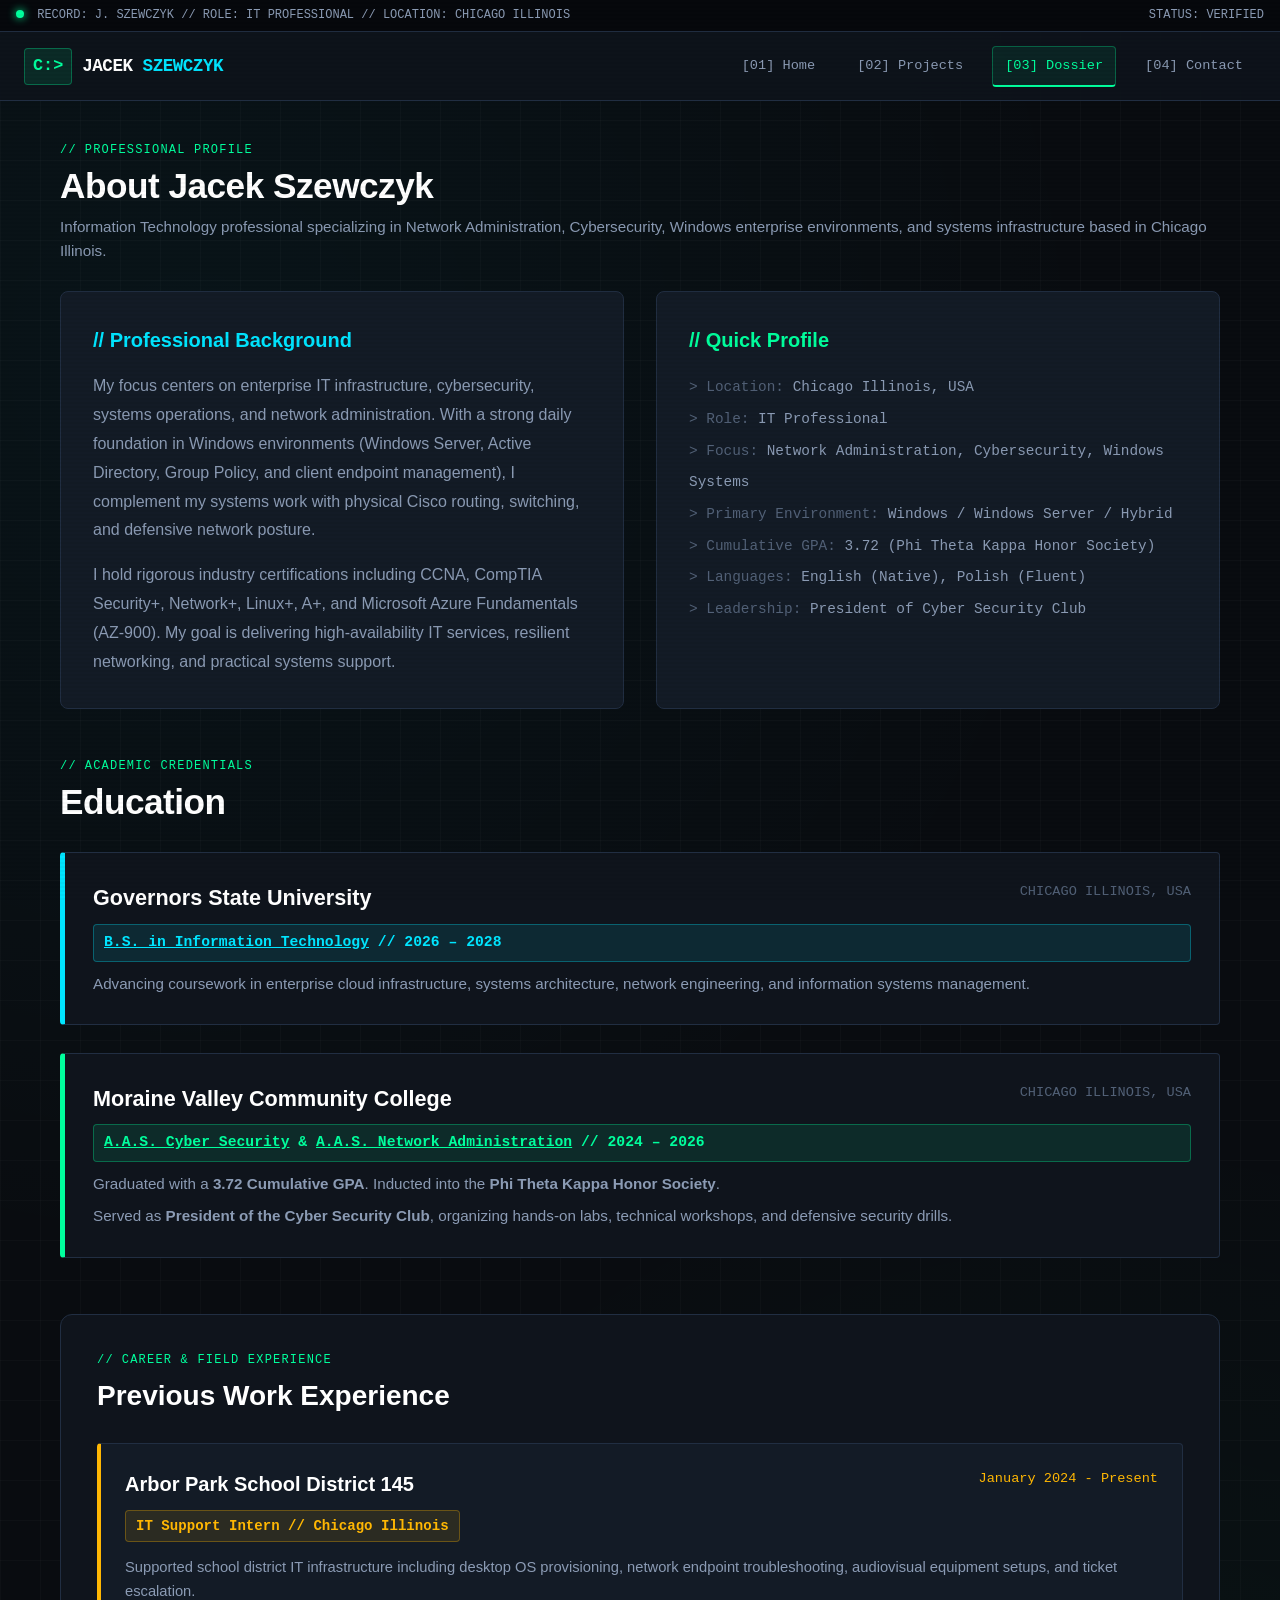
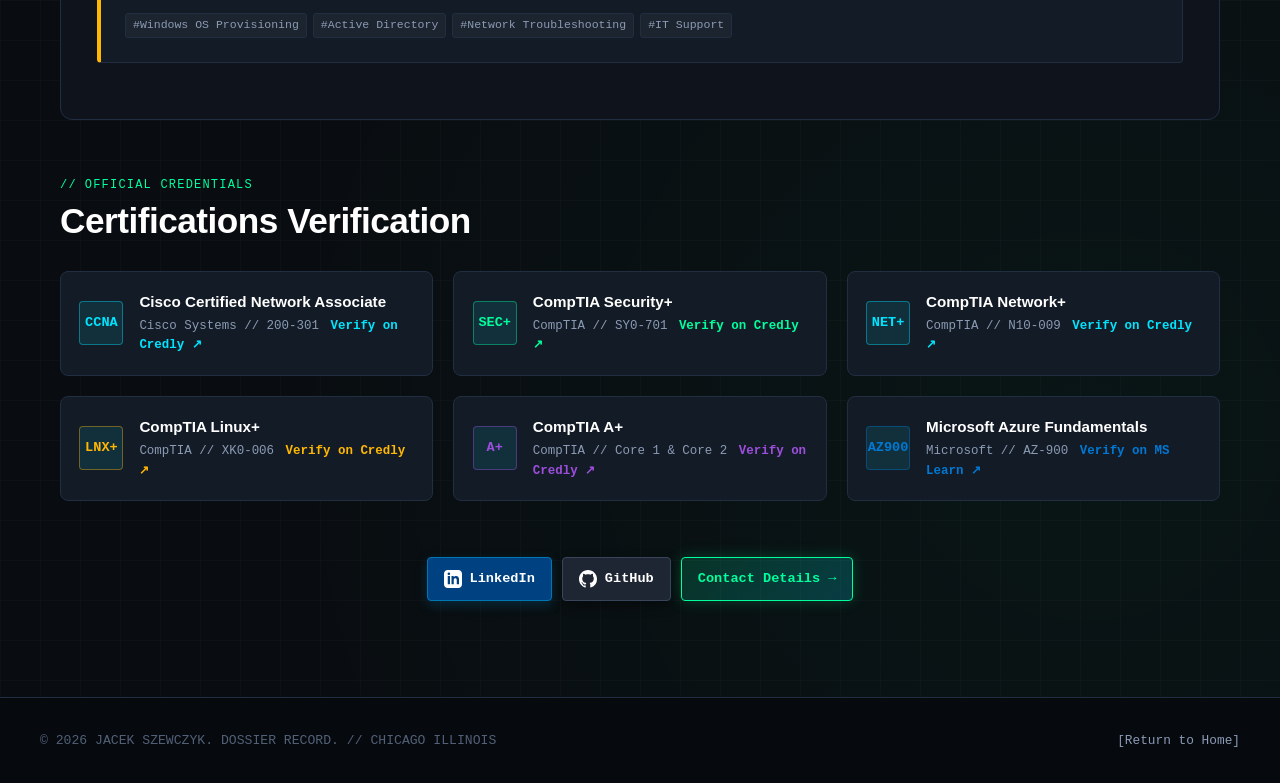
==== commit 25fcae74: "Add files via upload Signed-off-by: Jacek Szewczyk <48308794+Jay-Sick@users.noreply.github.com>" ====
--- a/about.html
+++ b/about.html
@@ -6,6 +6,7 @@
   <title>Dossier // Jacek Szewczyk</title>
   <meta name="description" content="Professional background, credentials, and experience of Jacek Szewczyk.">
   <link rel="stylesheet" href="css/style.css">
+  <script src="data/site-data.js"></script>
   <script src="projects/projects.js"></script>
 </head>
 <body>
@@ -14,7 +15,7 @@
   <div class="sys-banner">
     <div>
       <span class="status-dot"></span>
-      <span>RECORD: J. SZEWCZYK // ROLE: IT &amp; NETWORK SYSTEMS</span> // <span>LOCATION: ILLINOIS</span>
+      <span>RECORD: J. SZEWCZYK // ROLE: IT PROFESSIONAL</span> // <span>LOCATION: CHICAGO ILLINOIS</span>
     </div>
     <div>
       <span>STATUS: VERIFIED</span>
@@ -43,16 +44,16 @@
       <div class="section-label"><span>//</span> PROFESSIONAL PROFILE</div>
       <h1 class="section-title">About Jacek Szewczyk</h1>
       <p class="section-subtitle">
-        Information Technology professional specializing in Network Administration, Windows enterprise environments, and systems infrastructure based in Illinois.
+        Information Technology professional specializing in Network Administration, Cybersecurity, Windows enterprise environments, and systems infrastructure based in Chicago Illinois.
       </p>
     </div>
 
-    <!-- Overview Grid -->
+    <!-- Overview Responsive Grid (Stacked cleanly on mobile) -->
     <div class="dossier-grid">
       <div style="background: var(--bg-card); border: 1px solid var(--border-color); border-radius: var(--radius-md); padding: 2rem;">
         <h3 style="color: var(--accent-cyan); font-size: 1.25rem; margin-bottom: 1rem;">// Professional Background</h3>
         <p style="color: var(--text-muted); line-height: 1.8; margin-bottom: 1rem;">
-          My focus centers on enterprise IT infrastructure, systems operations, and network administration. With a strong daily foundation in Windows environments (Windows Server, Active Directory, Group Policy, and client endpoint management), I complement my systems work with physical Cisco routing, switching, and secure network segmentation.
+          My focus centers on enterprise IT infrastructure, cybersecurity, systems operations, and network administration. With a strong daily foundation in Windows environments (Windows Server, Active Directory, Group Policy, and client endpoint management), I complement my systems work with physical Cisco routing, switching, and defensive network posture.
         </p>
         <p style="color: var(--text-muted); line-height: 1.8;">
           I hold rigorous industry certifications including CCNA, CompTIA Security+, Network+, Linux+, A+, and Microsoft Azure Fundamentals (AZ-900). My goal is delivering high-availability IT services, resilient networking, and practical systems support.
@@ -62,8 +63,9 @@
       <div style="background: var(--bg-card); border: 1px solid var(--border-color); border-radius: var(--radius-md); padding: 2rem;">
         <h3 style="color: var(--accent-green); font-size: 1.25rem; margin-bottom: 1rem;">// Quick Profile</h3>
         <ul style="list-style: none; color: var(--text-muted); font-family: var(--font-mono); font-size: 0.9rem; line-height: 2.2;">
-          <li><span style="color: var(--text-dim);">&gt; Location:</span> Illinois, USA</li>
-          <li><span style="color: var(--text-dim);">&gt; Focus:</span> Network Administration, Windows Systems, IT Infrastructure</li>
+          <li><span style="color: var(--text-dim);">&gt; Location:</span> Chicago Illinois, USA</li>
+          <li><span style="color: var(--text-dim);">&gt; Role:</span> IT Professional</li>
+          <li><span style="color: var(--text-dim);">&gt; Focus:</span> Network Administration, Cybersecurity, Windows Systems</li>
           <li><span style="color: var(--text-dim);">&gt; Primary Environment:</span> Windows / Windows Server / Hybrid</li>
           <li><span style="color: var(--text-dim);">&gt; Cumulative GPA:</span> 3.72 (Phi Theta Kappa Honor Society)</li>
           <li><span style="color: var(--text-dim);">&gt; Languages:</span> English (Native), Polish (Fluent)</li>
@@ -72,10 +74,10 @@
       </div>
     </div>
 
-    <!-- Education Timeline with Prominent High-Visibility Banners -->
+    <!-- Education Timeline with Prominent Hyperlinked Banners -->
     <div class="section-header">
       <div class="section-label"><span>//</span> ACADEMIC CREDENTIALS</div>
-      <h2 class="section-title">Education &amp; Credentials</h2>
+      <h2 class="section-title">Education</h2>
     </div>
 
     <div style="display: flex; flex-direction: column; gap: 1.75rem; margin-bottom: 3.5rem;">
@@ -83,11 +85,11 @@
       <div style="background: var(--bg-surface); border-left: 5px solid var(--accent-cyan); border-radius: var(--radius-sm); padding: 1.75rem; border-top: 1px solid var(--border-color); border-right: 1px solid var(--border-color); border-bottom: 1px solid var(--border-color);">
         <div style="display: flex; justify-content: space-between; flex-wrap: wrap; margin-bottom: 4px;">
           <h3 style="color: #fff; font-size: 1.35rem; font-weight: 700;">Governors State University</h3>
-          <span style="font-family: var(--font-mono); color: var(--text-dim); font-size: 0.85rem;">ILLINOIS, USA</span>
+          <span style="font-family: var(--font-mono); color: var(--text-dim); font-size: 0.85rem;">CHICAGO ILLINOIS, USA</span>
         </div>
-        <!-- High visibility degree banner -->
+        <!-- High visibility hyperlinked degree banner -->
         <div class="education-badge">
-          B.S. in Information Technology // 2026 – 2028
+          <a href="https://www.govst.edu/academics/programs/information-technology-bs" target="_blank" rel="noopener noreferrer" style="color: inherit; text-decoration: underline;">B.S. in Information Technology</a> // 2026 – 2028
         </div>
         <p style="color: var(--text-muted); font-size: 0.95rem; line-height: 1.6;">
           Advancing coursework in enterprise cloud infrastructure, systems architecture, network engineering, and information systems management.
@@ -98,11 +100,11 @@
       <div style="background: var(--bg-surface); border-left: 5px solid var(--accent-green); border-radius: var(--radius-sm); padding: 1.75rem; border-top: 1px solid var(--border-color); border-right: 1px solid var(--border-color); border-bottom: 1px solid var(--border-color);">
         <div style="display: flex; justify-content: space-between; flex-wrap: wrap; margin-bottom: 4px;">
           <h3 style="color: #fff; font-size: 1.35rem; font-weight: 700;">Moraine Valley Community College</h3>
-          <span style="font-family: var(--font-mono); color: var(--text-dim); font-size: 0.85rem;">ILLINOIS, USA</span>
+          <span style="font-family: var(--font-mono); color: var(--text-dim); font-size: 0.85rem;">CHICAGO ILLINOIS, USA</span>
         </div>
-        <!-- High visibility degree banner -->
+        <!-- High visibility hyperlinked degree banner -->
         <div class="education-badge badge-green">
-          A.A.S. Cyber Security &amp; A.A.S. Network Administration // 2024 – 2026
+          <a href="https://catalog.morainevalley.edu/programs/cybersecurity-aas/" target="_blank" rel="noopener noreferrer" style="color: inherit; text-decoration: underline;">A.A.S. Cyber Security</a> &amp; <a href="https://catalog.morainevalley.edu/programs/network-administration-aas/" target="_blank" rel="noopener noreferrer" style="color: inherit; text-decoration: underline;">A.A.S. Network Administration</a> // 2024 – 2026
         </div>
         <p style="color: var(--text-muted); font-size: 0.95rem; line-height: 1.6; margin-bottom: 8px;">
           Graduated with a <strong>3.72 Cumulative GPA</strong>. Inducted into the <strong>Phi Theta Kappa Honor Society</strong>.
@@ -113,60 +115,24 @@
       </div>
     </div>
 
-    <!-- Verified Certifications Section with Direct Links -->
+    <!-- Work Experience Section (Placed Cleanly Below Education, Populated from data/experience.json) -->
+    <section class="experience-section" style="margin-top: 0; margin-bottom: 3.5rem;">
+      <div class="section-label"><span>//</span> CAREER &amp; FIELD EXPERIENCE</div>
+      <h2 style="font-size: 1.75rem; color: #fff; margin-bottom: 1.5rem;">Previous Work Experience</h2>
+
+      <div id="experience-container">
+        <!-- Injected dynamically from data/experience.json -->
+      </div>
+    </section>
+
+    <!-- Verified Certifications Section (Populated dynamically from data/certifications.json) -->
     <div class="section-header">
       <div class="section-label"><span>//</span> OFFICIAL CREDENTIALS</div>
       <h2 class="section-title">Certifications Verification</h2>
     </div>
 
-    <div class="certs-grid" style="margin-bottom: 3.5rem;">
-      <a href="https://www.credly.com/badges/183b515f-4e5e-4bfa-9bbe-d91cb1ccfeb7/public_url" target="_blank" rel="noopener noreferrer" class="cert-card" style="text-decoration: none;">
-        <div class="cert-icon" style="color: #00e5ff; border-color: rgba(0, 229, 255, 0.4);">CCNA</div>
-        <div class="cert-info">
-          <h4>Cisco Certified Network Associate</h4>
-          <p>Cisco Systems // 200-301 <span style="color: var(--accent-cyan); font-weight: bold; margin-left: 4px;">Verify on Credly ↗</span></p>
-        </div>
-      </a>
-
-      <a href="https://www.credly.com/badges/7fab5a6d-bdf8-4eab-9605-275c98434b7b/public_url" target="_blank" rel="noopener noreferrer" class="cert-card" style="text-decoration: none;">
-        <div class="cert-icon" style="color: #00ff9d; border-color: rgba(0, 255, 157, 0.4);">SEC+</div>
-        <div class="cert-info">
-          <h4>CompTIA Security+</h4>
-          <p>CompTIA // SY0-701 <span style="color: var(--accent-green); font-weight: bold; margin-left: 4px;">Verify on Credly ↗</span></p>
-        </div>
-      </a>
-
-      <a href="https://www.credly.com/badges/3f2db66e-93cc-459b-b16a-851f6c2c9ecf/public_url" target="_blank" rel="noopener noreferrer" class="cert-card" style="text-decoration: none;">
-        <div class="cert-icon" style="color: #00e5ff; border-color: rgba(0, 229, 255, 0.4);">NET+</div>
-        <div class="cert-info">
-          <h4>CompTIA Network+</h4>
-          <p>CompTIA // N10-009 <span style="color: var(--accent-cyan); font-weight: bold; margin-left: 4px;">Verify on Credly ↗</span></p>
-        </div>
-      </a>
-
-      <a href="https://www.credly.com/badges/e278423e-fb9b-4db6-819b-6545b1e18eeb/public_url" target="_blank" rel="noopener noreferrer" class="cert-card" style="text-decoration: none;">
-        <div class="cert-icon" style="color: #ffb703; border-color: rgba(255, 183, 3, 0.4);">LNX+</div>
-        <div class="cert-info">
-          <h4>CompTIA Linux+</h4>
-          <p>CompTIA // XK0-006 <span style="color: var(--accent-amber); font-weight: bold; margin-left: 4px;">Verify on Credly ↗</span></p>
-        </div>
-      </a>
-
-      <a href="https://www.credly.com/badges/efc37356-857d-4854-ada1-95b082c59133/public_url" target="_blank" rel="noopener noreferrer" class="cert-card" style="text-decoration: none;">
-        <div class="cert-icon" style="color: #9d4edd; border-color: rgba(157, 78, 221, 0.4);">A+</div>
-        <div class="cert-info">
-          <h4>CompTIA A+</h4>
-          <p>CompTIA // Core 1 &amp; Core 2 <span style="color: var(--accent-purple); font-weight: bold; margin-left: 4px;">Verify on Credly ↗</span></p>
-        </div>
-      </a>
-
-      <a href="https://learn.microsoft.com/en-us/users/jacekszewczyk-7861/credentials/fbaf0d7b64aaf9fc?ref=https%3A%2F%2Fwww.linkedin.com%2F" target="_blank" rel="noopener noreferrer" class="cert-card" style="text-decoration: none;">
-        <div class="cert-icon" style="color: #0078d4; border-color: rgba(0, 120, 212, 0.4);">AZ900</div>
-        <div class="cert-info">
-          <h4>Microsoft Azure Fundamentals</h4>
-          <p>Microsoft // AZ-900 <span style="color: #0078d4; font-weight: bold; margin-left: 4px;">Verify on MS Learn ↗</span></p>
-        </div>
-      </a>
+    <div id="certs-container" class="certs-grid" style="margin-bottom: 3.5rem;">
+      <!-- Injected dynamically from data/certifications.json -->
     </div>
 
     <!-- Embedded Socials -->
@@ -191,7 +157,7 @@
   <footer>
     <div class="footer-content">
       <div>
-        <span>&copy; 2026 JACEK SZEWCZYK. DOSSIER RECORD.</span>
+        <span>&copy; 2026 JACEK SZEWCZYK. DOSSIER RECORD. // CHICAGO ILLINOIS</span>
       </div>
       <div>
         <a href="index.html" style="color: var(--text-muted); font-size: 0.8rem;">[Return to Home]</a>
--- a/css/style.css
+++ b/css/style.css
@@ -992,3 +992,96 @@
     padding: 5px 8px;
   }
 }
+
+/* Pinned Badge & Compact Multi-Categories */
+.categories-cluster {
+  display: flex;
+  align-items: center;
+  gap: 6px;
+  flex-wrap: wrap;
+}
+
+.pinned-badge {
+  display: inline-flex;
+  align-items: center;
+  gap: 3px;
+  font-family: var(--font-mono);
+  font-size: 0.68rem;
+  font-weight: 700;
+  color: #090c10;
+  background: var(--accent-amber);
+  padding: 2px 7px;
+  border-radius: 3px;
+  letter-spacing: 0.5px;
+  text-transform: uppercase;
+  box-shadow: 0 0 8px rgba(255, 183, 3, 0.4);
+}
+
+.badge-compact {
+  font-size: 0.68rem;
+  padding: 2px 6px;
+}
+
+.card-pinned {
+  border-color: rgba(255, 183, 3, 0.35);
+}
+
+.toggle-more-btn {
+  border-style: dashed;
+  color: var(--accent-cyan);
+}
+
+.toggle-more-btn.active-toggle {
+  background: rgba(0, 229, 255, 0.15);
+  border-color: var(--accent-cyan);
+}
+
+/* Experience Cards Section */
+.experience-section {
+  margin-top: 4rem;
+  background: var(--bg-surface);
+  border: 1px solid var(--border-color);
+  border-radius: var(--radius-lg);
+  padding: 2.25rem;
+}
+
+.experience-card {
+  background: var(--bg-card);
+  border: 1px solid var(--border-color);
+  border-left: 4px solid var(--accent-amber);
+  border-radius: var(--radius-sm);
+  padding: 1.5rem;
+  margin-bottom: 1.25rem;
+}
+
+.experience-role-badge {
+  display: inline-block;
+  background: rgba(255, 183, 3, 0.1);
+  border: 1px solid rgba(255, 183, 3, 0.3);
+  border-radius: 4px;
+  padding: 4px 10px;
+  margin: 6px 0 8px 0;
+  font-family: var(--font-mono);
+  font-weight: 700;
+  font-size: 0.88rem;
+  color: var(--accent-amber);
+}
+
+.project-modal-image-wrapper {
+  margin-top: 1.5rem;
+  padding-top: 1.25rem;
+  border-top: 1px solid var(--border-color);
+}
+
+@media (max-width: 880px) {
+  .experience-section {
+    padding: 1.5rem 1.15rem;
+    margin-top: 3rem;
+  }
+}
+
+@media (max-width: 640px) {
+  .experience-section {
+    padding: 1.25rem 0.85rem;
+  }
+}
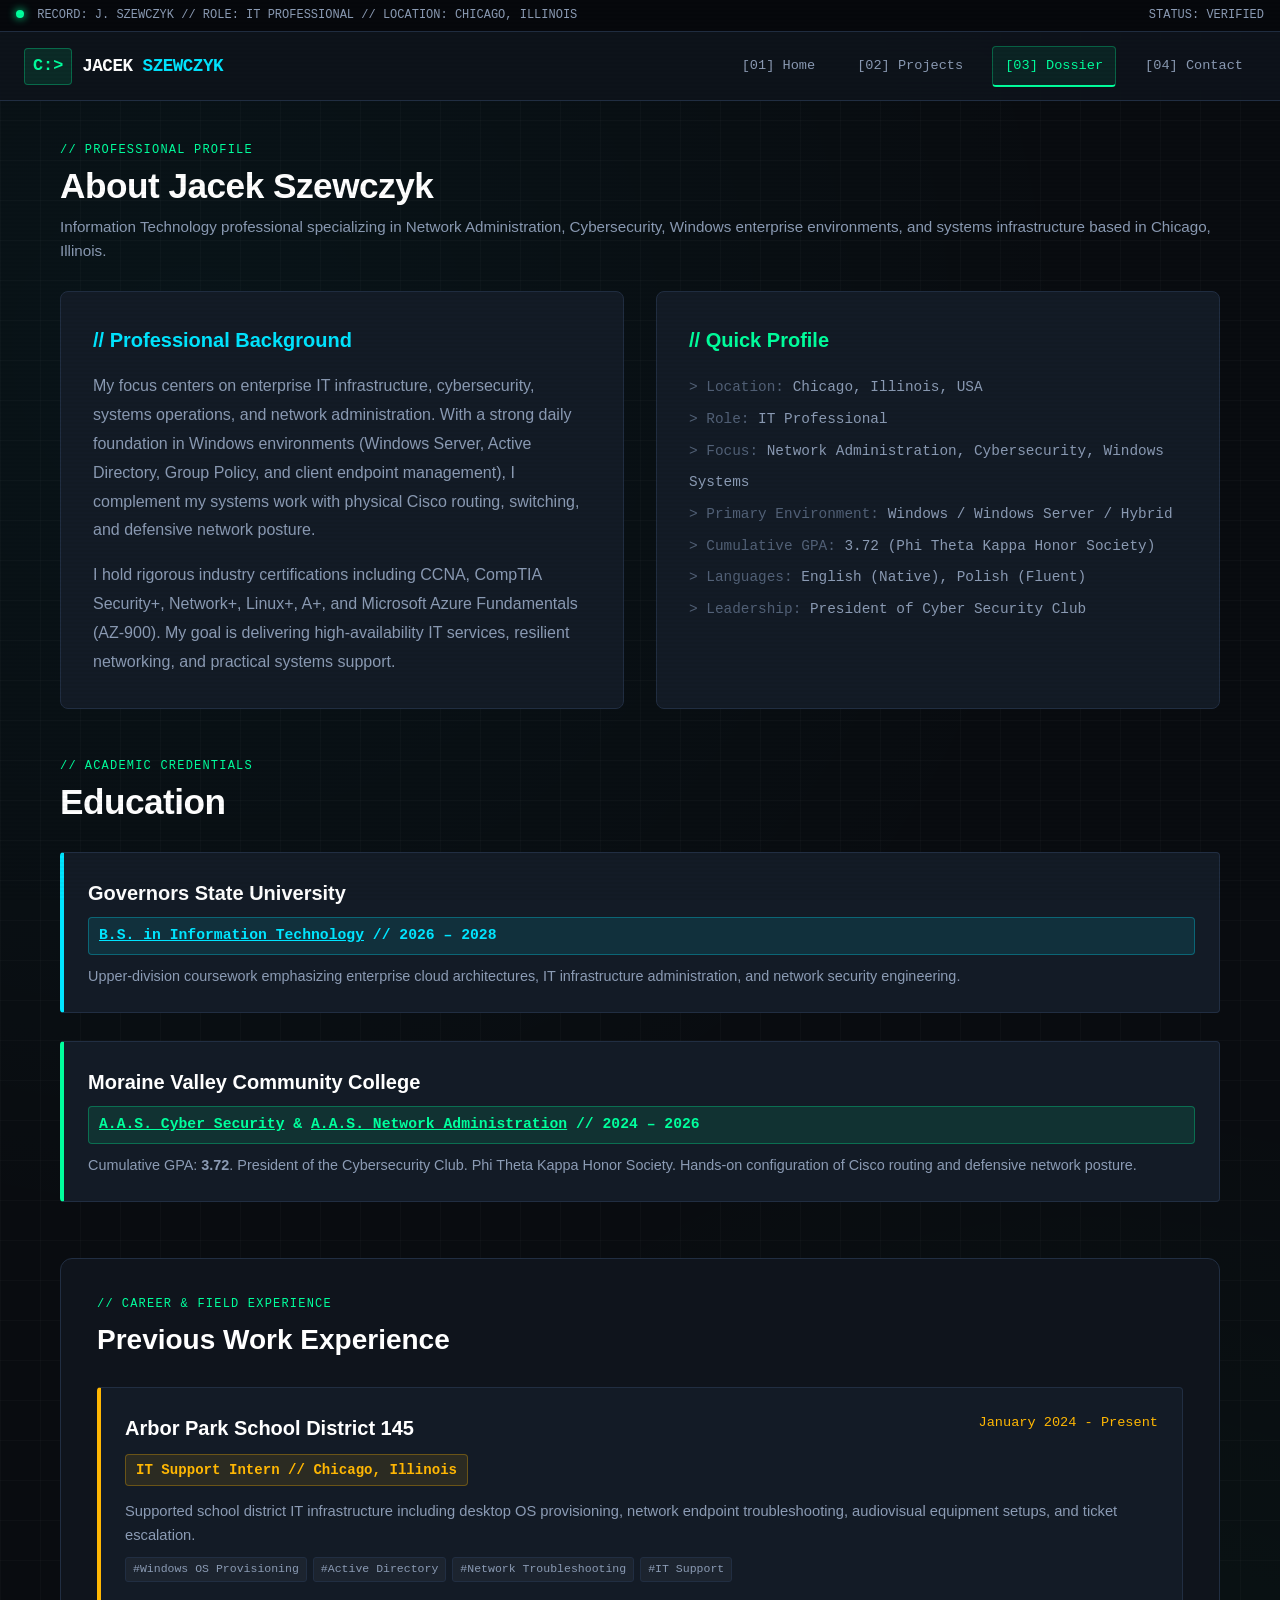
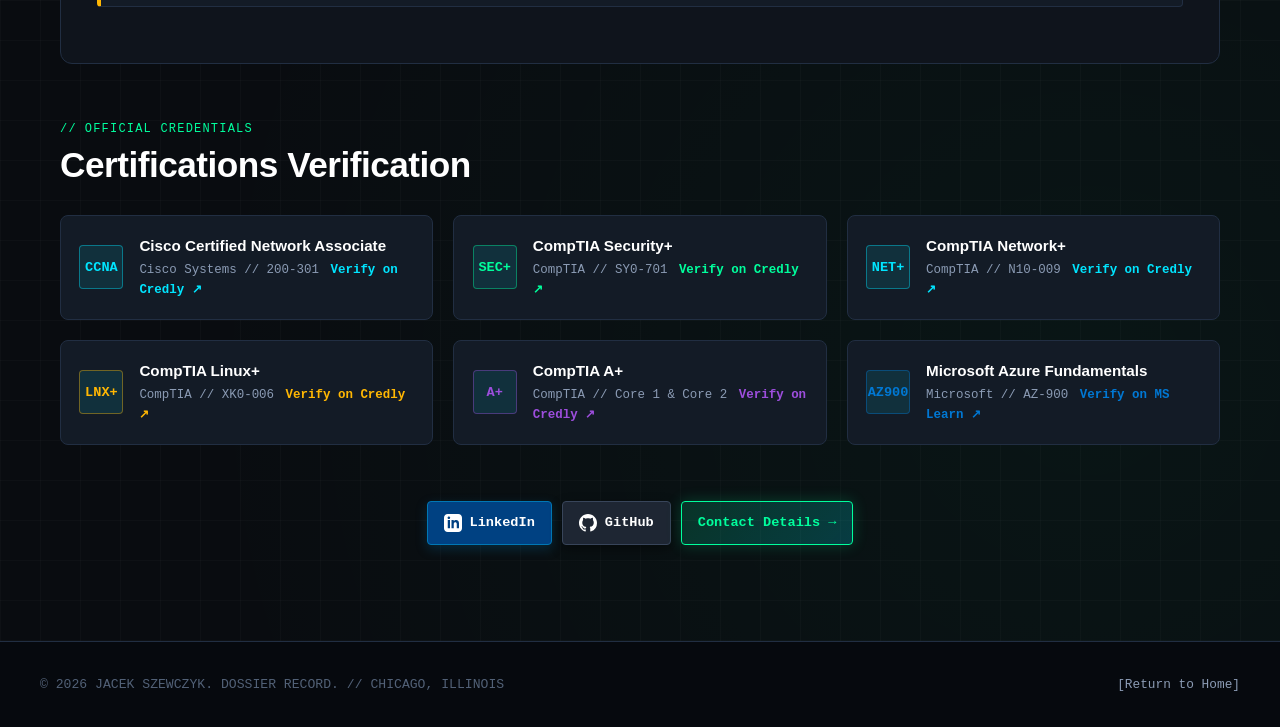
==== commit df474499: "Add files via upload Signed-off-by: Jacek Szewczyk <48308794+Jay-Sick@users.noreply.github.com>" ====
--- a/about.html
+++ b/about.html
@@ -15,7 +15,7 @@
   <div class="sys-banner">
     <div>
       <span class="status-dot"></span>
-      <span>RECORD: J. SZEWCZYK // ROLE: IT PROFESSIONAL</span> // <span>LOCATION: CHICAGO ILLINOIS</span>
+      <span>RECORD: J. SZEWCZYK // ROLE: IT PROFESSIONAL</span> // <span>LOCATION: CHICAGO, ILLINOIS</span>
     </div>
     <div>
       <span>STATUS: VERIFIED</span>
@@ -44,95 +44,75 @@
       <div class="section-label"><span>//</span> PROFESSIONAL PROFILE</div>
       <h1 class="section-title">About Jacek Szewczyk</h1>
       <p class="section-subtitle">
-        Information Technology professional specializing in Network Administration, Cybersecurity, Windows enterprise environments, and systems infrastructure based in Chicago Illinois.
+        Information Technology professional specializing in Network Administration, Cybersecurity, Windows enterprise environments, and systems infrastructure based in Chicago, Illinois.
       </p>
     </div>
 
-    <!-- Overview Responsive Grid (Stacked cleanly on mobile) -->
-    <div class="dossier-grid">
-      <div style="background: var(--bg-card); border: 1px solid var(--border-color); border-radius: var(--radius-md); padding: 2rem;">
-        <h3 style="color: var(--accent-cyan); font-size: 1.25rem; margin-bottom: 1rem;">// Professional Background</h3>
-        <p style="color: var(--text-muted); line-height: 1.8; margin-bottom: 1rem;">
-          My focus centers on enterprise IT infrastructure, cybersecurity, systems operations, and network administration. With a strong daily foundation in Windows environments (Windows Server, Active Directory, Group Policy, and client endpoint management), I complement my systems work with physical Cisco routing, switching, and defensive network posture.
-        </p>
-        <p style="color: var(--text-muted); line-height: 1.8;">
-          I hold rigorous industry certifications including CCNA, CompTIA Security+, Network+, Linux+, A+, and Microsoft Azure Fundamentals (AZ-900). My goal is delivering high-availability IT services, resilient networking, and practical systems support.
-        </p>
-      </div>
+    <!-- Dynamic Dossier Sections Wrapper (Order Configurable via data/dossier-layout.json) -->
+    <div id="dossier-sections-wrapper">
 
-      <div style="background: var(--bg-card); border: 1px solid var(--border-color); border-radius: var(--radius-md); padding: 2rem;">
-        <h3 style="color: var(--accent-green); font-size: 1.25rem; margin-bottom: 1rem;">// Quick Profile</h3>
-        <ul style="list-style: none; color: var(--text-muted); font-family: var(--font-mono); font-size: 0.9rem; line-height: 2.2;">
-          <li><span style="color: var(--text-dim);">&gt; Location:</span> Chicago Illinois, USA</li>
-          <li><span style="color: var(--text-dim);">&gt; Role:</span> IT Professional</li>
-          <li><span style="color: var(--text-dim);">&gt; Focus:</span> Network Administration, Cybersecurity, Windows Systems</li>
-          <li><span style="color: var(--text-dim);">&gt; Primary Environment:</span> Windows / Windows Server / Hybrid</li>
-          <li><span style="color: var(--text-dim);">&gt; Cumulative GPA:</span> 3.72 (Phi Theta Kappa Honor Society)</li>
-          <li><span style="color: var(--text-dim);">&gt; Languages:</span> English (Native), Polish (Fluent)</li>
-          <li><span style="color: var(--text-dim);">&gt; Leadership:</span> President of Cyber Security Club</li>
-        </ul>
-      </div>
-    </div>
+      <!-- Section: Professional Profile (data-section="profile") -->
+      <section data-section="profile">
+        <div class="dossier-grid">
+          <div style="background: var(--bg-card); border: 1px solid var(--border-color); border-radius: var(--radius-md); padding: 2rem;">
+            <h3 style="color: var(--accent-cyan); font-size: 1.25rem; margin-bottom: 1rem;">// Professional Background</h3>
+            <p style="color: var(--text-muted); line-height: 1.8; margin-bottom: 1rem;">
+              My focus centers on enterprise IT infrastructure, cybersecurity, systems operations, and network administration. With a strong daily foundation in Windows environments (Windows Server, Active Directory, Group Policy, and client endpoint management), I complement my systems work with physical Cisco routing, switching, and defensive network posture.
+            </p>
+            <p style="color: var(--text-muted); line-height: 1.8;">
+              I hold rigorous industry certifications including CCNA, CompTIA Security+, Network+, Linux+, A+, and Microsoft Azure Fundamentals (AZ-900). My goal is delivering high-availability IT services, resilient networking, and practical systems support.
+            </p>
+          </div>
 
-    <!-- Education Timeline with Prominent Hyperlinked Banners -->
-    <div class="section-header">
-      <div class="section-label"><span>//</span> ACADEMIC CREDENTIALS</div>
-      <h2 class="section-title">Education</h2>
-    </div>
+          <div style="background: var(--bg-card); border: 1px solid var(--border-color); border-radius: var(--radius-md); padding: 2rem;">
+            <h3 style="color: var(--accent-green); font-size: 1.25rem; margin-bottom: 1rem;">// Quick Profile</h3>
+            <ul style="list-style: none; color: var(--text-muted); font-family: var(--font-mono); font-size: 0.9rem; line-height: 2.2;">
+              <li><span style="color: var(--text-dim);">&gt; Location:</span> Chicago, Illinois, USA</li>
+              <li><span style="color: var(--text-dim);">&gt; Role:</span> IT Professional</li>
+              <li><span style="color: var(--text-dim);">&gt; Focus:</span> Network Administration, Cybersecurity, Windows Systems</li>
+              <li><span style="color: var(--text-dim);">&gt; Primary Environment:</span> Windows / Windows Server / Hybrid</li>
+              <li><span style="color: var(--text-dim);">&gt; Cumulative GPA:</span> 3.72 (Phi Theta Kappa Honor Society)</li>
+              <li><span style="color: var(--text-dim);">&gt; Languages:</span> English (Native), Polish (Fluent)</li>
+              <li><span style="color: var(--text-dim);">&gt; Leadership:</span> President of Cyber Security Club</li>
+            </ul>
+          </div>
+        </div>
+      </section>
 
-    <div style="display: flex; flex-direction: column; gap: 1.75rem; margin-bottom: 3.5rem;">
-      <!-- Governors State University -->
-      <div style="background: var(--bg-surface); border-left: 5px solid var(--accent-cyan); border-radius: var(--radius-sm); padding: 1.75rem; border-top: 1px solid var(--border-color); border-right: 1px solid var(--border-color); border-bottom: 1px solid var(--border-color);">
-        <div style="display: flex; justify-content: space-between; flex-wrap: wrap; margin-bottom: 4px;">
-          <h3 style="color: #fff; font-size: 1.35rem; font-weight: 700;">Governors State University</h3>
-          <span style="font-family: var(--font-mono); color: var(--text-dim); font-size: 0.85rem;">CHICAGO ILLINOIS, USA</span>
+      <!-- Section: Education (data-section="education") -->
+      <section data-section="education" style="margin-bottom: 3.5rem;">
+        <div class="section-header">
+          <div class="section-label"><span>//</span> ACADEMIC CREDENTIALS</div>
+          <h2 class="section-title">Education</h2>
         </div>
-        <!-- High visibility hyperlinked degree banner -->
-        <div class="education-badge">
-          <a href="https://www.govst.edu/academics/programs/information-technology-bs" target="_blank" rel="noopener noreferrer" style="color: inherit; text-decoration: underline;">B.S. in Information Technology</a> // 2026 – 2028
+
+        <div id="education-container" style="display: flex; flex-direction: column; gap: 1.75rem;">
+          <!-- Dynamically populated from data/education.json -->
         </div>
-        <p style="color: var(--text-muted); font-size: 0.95rem; line-height: 1.6;">
-          Advancing coursework in enterprise cloud infrastructure, systems architecture, network engineering, and information systems management.
-        </p>
-      </div>
+      </section>
 
-      <!-- Moraine Valley Community College -->
-      <div style="background: var(--bg-surface); border-left: 5px solid var(--accent-green); border-radius: var(--radius-sm); padding: 1.75rem; border-top: 1px solid var(--border-color); border-right: 1px solid var(--border-color); border-bottom: 1px solid var(--border-color);">
-        <div style="display: flex; justify-content: space-between; flex-wrap: wrap; margin-bottom: 4px;">
-          <h3 style="color: #fff; font-size: 1.35rem; font-weight: 700;">Moraine Valley Community College</h3>
-          <span style="font-family: var(--font-mono); color: var(--text-dim); font-size: 0.85rem;">CHICAGO ILLINOIS, USA</span>
+      <!-- Section: Work Experience (data-section="experience") -->
+      <section data-section="experience" class="experience-section" style="margin-top: 0; margin-bottom: 3.5rem;">
+        <div class="section-label"><span>//</span> CAREER &amp; FIELD EXPERIENCE</div>
+        <h2 style="font-size: 1.75rem; color: #fff; margin-bottom: 1.5rem;">Previous Work Experience</h2>
+
+        <div id="experience-container">
+          <!-- Injected dynamically from data/experience.json -->
         </div>
-        <!-- High visibility hyperlinked degree banner -->
-        <div class="education-badge badge-green">
-          <a href="https://catalog.morainevalley.edu/programs/cybersecurity-aas/" target="_blank" rel="noopener noreferrer" style="color: inherit; text-decoration: underline;">A.A.S. Cyber Security</a> &amp; <a href="https://catalog.morainevalley.edu/programs/network-administration-aas/" target="_blank" rel="noopener noreferrer" style="color: inherit; text-decoration: underline;">A.A.S. Network Administration</a> // 2024 – 2026
+      </section>
+
+      <!-- Section: Certifications Verification (data-section="certifications") -->
+      <section data-section="certifications" style="margin-bottom: 3.5rem;">
+        <div class="section-header">
+          <div class="section-label"><span>//</span> OFFICIAL CREDENTIALS</div>
+          <h2 class="section-title">Certifications Verification</h2>
         </div>
-        <p style="color: var(--text-muted); font-size: 0.95rem; line-height: 1.6; margin-bottom: 8px;">
-          Graduated with a <strong>3.72 Cumulative GPA</strong>. Inducted into the <strong>Phi Theta Kappa Honor Society</strong>.
-        </p>
-        <p style="color: var(--text-muted); font-size: 0.95rem; line-height: 1.6;">
-          Served as <strong>President of the Cyber Security Club</strong>, organizing hands-on labs, technical workshops, and defensive security drills.
-        </p>
-      </div>
-    </div>
 
-    <!-- Work Experience Section (Placed Cleanly Below Education, Populated from data/experience.json) -->
-    <section class="experience-section" style="margin-top: 0; margin-bottom: 3.5rem;">
-      <div class="section-label"><span>//</span> CAREER &amp; FIELD EXPERIENCE</div>
-      <h2 style="font-size: 1.75rem; color: #fff; margin-bottom: 1.5rem;">Previous Work Experience</h2>
+        <div id="certs-container" class="certs-grid">
+          <!-- Injected dynamically from data/certifications.json -->
+        </div>
+      </section>
 
-      <div id="experience-container">
-        <!-- Injected dynamically from data/experience.json -->
-      </div>
-    </section>
-
-    <!-- Verified Certifications Section (Populated dynamically from data/certifications.json) -->
-    <div class="section-header">
-      <div class="section-label"><span>//</span> OFFICIAL CREDENTIALS</div>
-      <h2 class="section-title">Certifications Verification</h2>
-    </div>
-
-    <div id="certs-container" class="certs-grid" style="margin-bottom: 3.5rem;">
-      <!-- Injected dynamically from data/certifications.json -->
     </div>
 
     <!-- Embedded Socials -->
@@ -157,7 +137,7 @@
   <footer>
     <div class="footer-content">
       <div>
-        <span>&copy; 2026 JACEK SZEWCZYK. DOSSIER RECORD. // CHICAGO ILLINOIS</span>
+        <span>&copy; 2026 JACEK SZEWCZYK. DOSSIER RECORD. // CHICAGO, ILLINOIS</span>
       </div>
       <div>
         <a href="index.html" style="color: var(--text-muted); font-size: 0.8rem;">[Return to Home]</a>
--- a/css/style.css
+++ b/css/style.css
@@ -1085,3 +1085,169 @@
     padding: 1.25rem 0.85rem;
   }
 }
+
+/* ==========================================================================
+   MODAL SCROLLBAR, LOCK BACKGROUND, LIGHTBOX & TECHNICAL SEARCH LOADER
+   ========================================================================== */
+
+/* Enhanced Modal Vertical Scrollbar */
+.modal-content::-webkit-scrollbar {
+  width: 8px;
+}
+.modal-content::-webkit-scrollbar-track {
+  background: #070a0f;
+  border-radius: 4px;
+}
+.modal-content::-webkit-scrollbar-thumb {
+  background: #1a2738;
+  border: 1px solid var(--accent-cyan);
+  border-radius: 4px;
+}
+.modal-content::-webkit-scrollbar-thumb:hover {
+  background: var(--accent-cyan);
+  box-shadow: 0 0 10px var(--accent-cyan);
+}
+.modal-content {
+  scrollbar-width: thin;
+  scrollbar-color: var(--accent-cyan) #070a0f;
+}
+
+/* Background Scroll Lock when modal is open */
+body.modal-open {
+  overflow: hidden !important;
+  touch-action: none;
+}
+
+/* Pinned Badge - Emoji Only */
+.pinned-badge {
+  display: inline-flex;
+  align-items: center;
+  justify-content: center;
+  font-size: 0.95rem;
+  line-height: 1;
+  padding: 0 2px;
+  cursor: default;
+  background: transparent !important;
+  border: none !important;
+  box-shadow: none !important;
+}
+
+/* Clickable Zoomable Images in Modal */
+.modal-images-grid {
+  display: grid;
+  grid-template-columns: repeat(auto-fit, minmax(min(100%, 280px), 1fr));
+  gap: 12px;
+  margin-top: 10px;
+}
+
+.project-detail-img {
+  width: 100%;
+  height: auto;
+  border-radius: 6px;
+  border: 1px solid var(--border-color);
+  box-shadow: 0 4px 16px rgba(0, 0, 0, 0.4);
+  cursor: zoom-in;
+  transition: transform 0.25s ease, border-color 0.25s ease, box-shadow 0.25s ease;
+}
+
+.project-detail-img:hover {
+  transform: scale(1.02);
+  border-color: var(--accent-cyan);
+  box-shadow: 0 0 20px rgba(0, 229, 255, 0.3);
+}
+
+/* Image Lightbox Modal */
+.lightbox-overlay {
+  position: fixed;
+  top: 0; left: 0; right: 0; bottom: 0;
+  background: rgba(4, 6, 10, 0.94);
+  backdrop-filter: blur(12px);
+  -webkit-backdrop-filter: blur(12px);
+  z-index: 3000;
+  display: flex;
+  align-items: center;
+  justify-content: center;
+  padding: 1.5rem;
+  opacity: 0;
+  pointer-events: none;
+  transition: opacity 0.25s ease;
+}
+
+.lightbox-overlay.active {
+  opacity: 1;
+  pointer-events: auto;
+}
+
+.lightbox-img {
+  max-width: 95vw;
+  max-height: 90vh;
+  border-radius: var(--radius-md);
+  border: 1px solid var(--accent-cyan);
+  box-shadow: 0 0 40px rgba(0, 229, 255, 0.3);
+  object-fit: contain;
+  cursor: zoom-out;
+}
+
+.lightbox-close {
+  position: absolute;
+  top: 1.5rem;
+  right: 1.5rem;
+  background: rgba(255, 255, 255, 0.08);
+  border: 1px solid var(--border-color);
+  color: #fff;
+  width: 42px;
+  height: 42px;
+  border-radius: 50%;
+  font-size: 1.6rem;
+  cursor: pointer;
+  display: flex;
+  align-items: center;
+  justify-content: center;
+  transition: all 0.2s;
+  z-index: 10;
+}
+
+.lightbox-close:hover {
+  border-color: var(--accent-red);
+  color: #fff;
+  background: rgba(255, 51, 102, 0.25);
+}
+
+/* Technical Search Loading State (0.25s Animation) */
+.tech-search-loader {
+  grid-column: 1 / -1;
+  text-align: center;
+  padding: 2.5rem 1.5rem;
+  font-family: var(--font-mono);
+  color: var(--accent-cyan);
+  background: rgba(0, 229, 255, 0.03);
+  border: 1px dashed rgba(0, 229, 255, 0.35);
+  border-radius: var(--radius-md);
+  position: relative;
+  overflow: hidden;
+  font-size: 0.9rem;
+  letter-spacing: 0.5px;
+}
+
+.tech-search-loader .loader-cursor {
+  color: var(--accent-green);
+  font-weight: 700;
+  animation: blink 0.7s infinite;
+}
+
+@keyframes blink {
+  0%, 100% { opacity: 1; }
+  50% { opacity: 0; }
+}
+
+.loader-scanline {
+  position: absolute;
+  top: 0; left: 0; width: 100%; height: 2px;
+  background: linear-gradient(90deg, transparent, var(--accent-cyan), transparent);
+  animation: scanAcross 0.6s infinite linear;
+}
+
+@keyframes scanAcross {
+  0% { transform: translateY(0); }
+  100% { transform: translateY(90px); }
+}
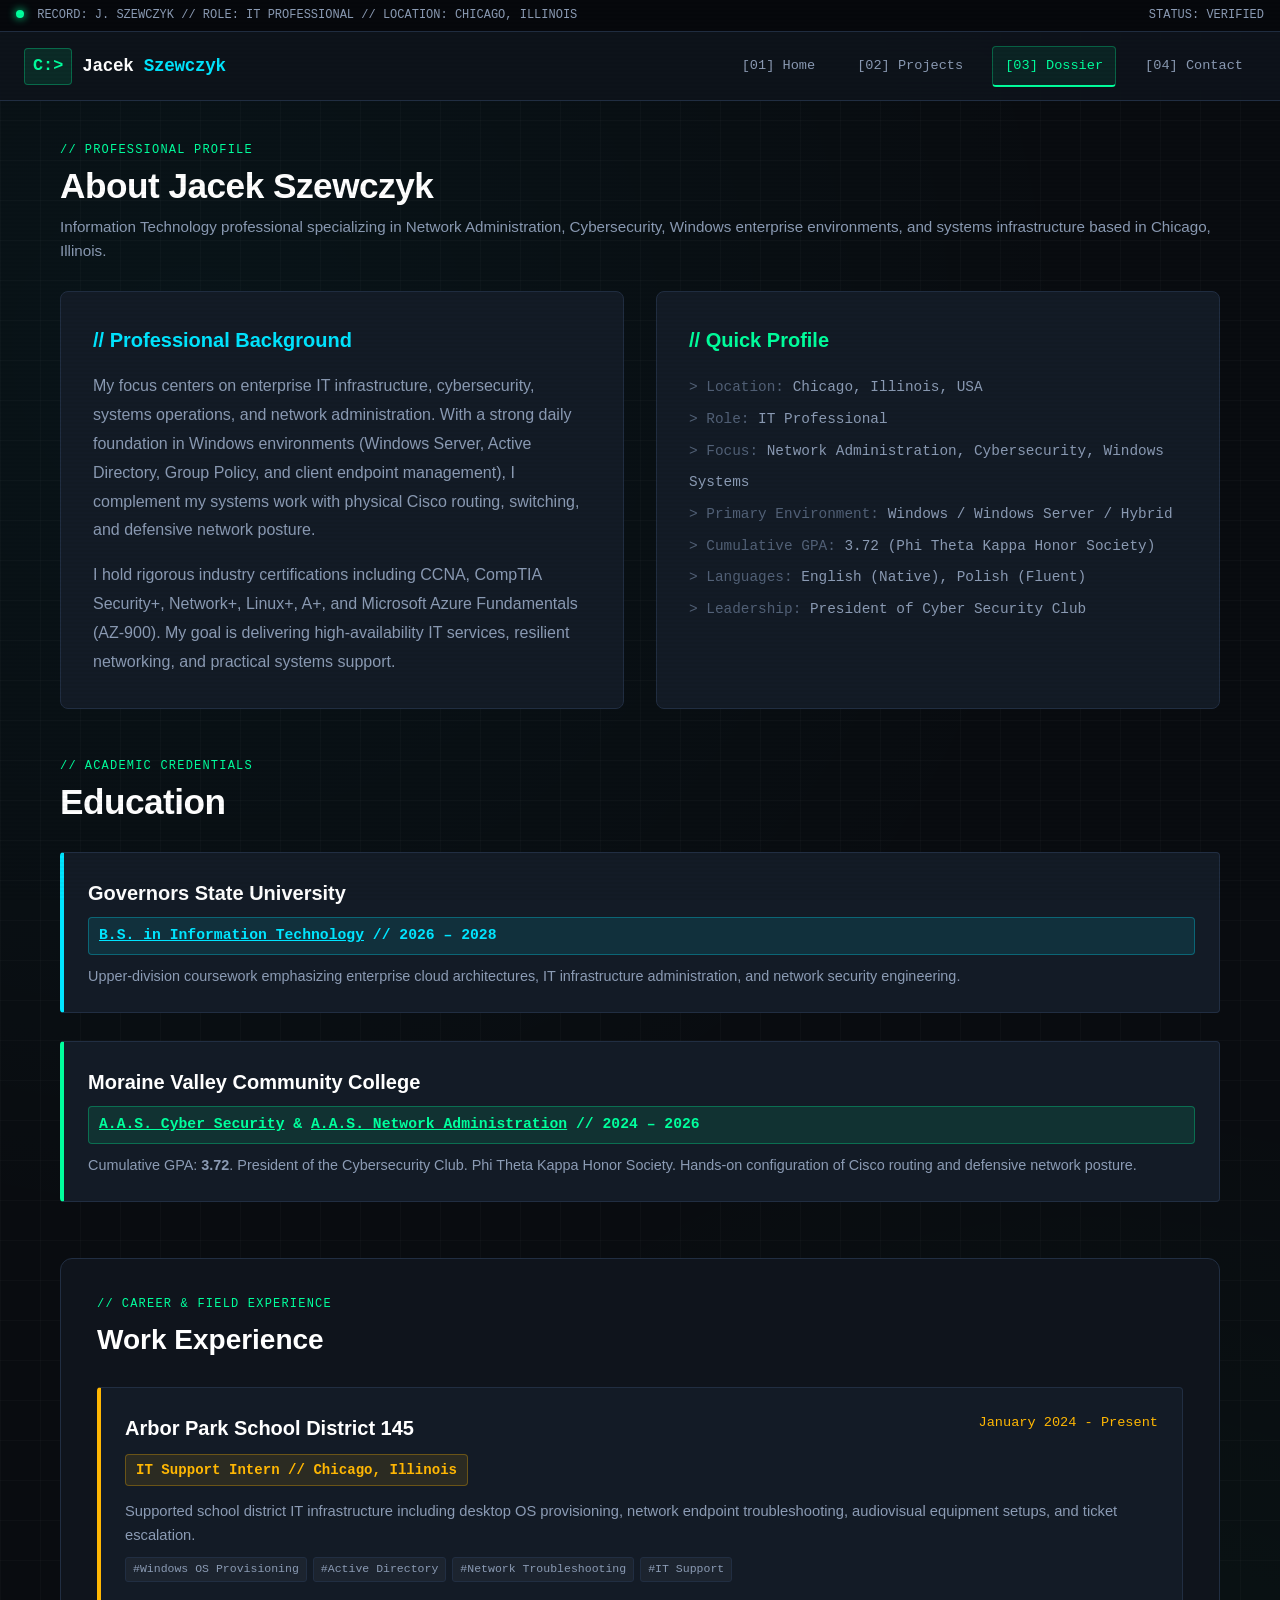
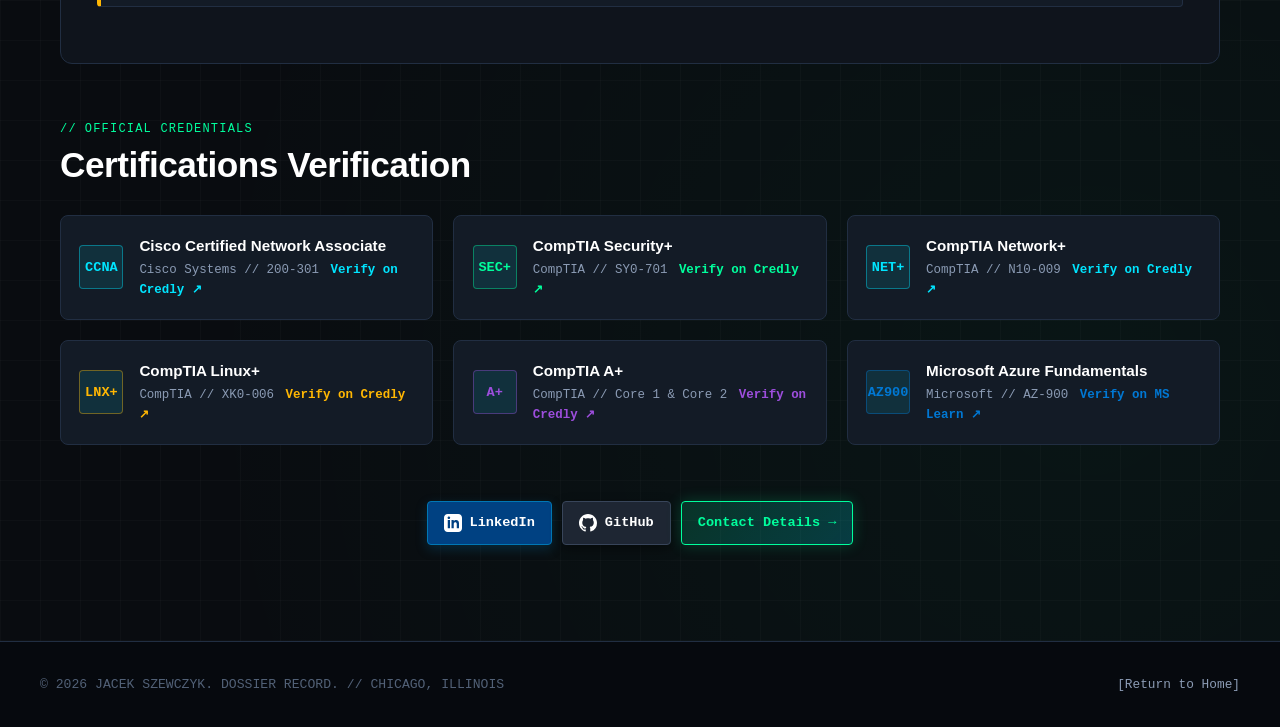
==== commit 493497c4: "Add files via upload Signed-off-by: Jacek Szewczyk <48308794+Jay-Sick@users.noreply.github.com>" ====
--- a/about.html
+++ b/about.html
@@ -26,7 +26,7 @@
   <header class="main-nav">
     <div class="logo-area">
       <div class="terminal-prompt-icon">C:&gt;</div>
-      <div class="logo-text">JACEK <span>SZEWCZYK</span></div>
+      <div class="logo-text">Jacek <span>Szewczyk</span></div>
     </div>
     <button class="nav-toggle-btn" onclick="toggleMobileNav()" aria-label="Toggle Navigation">☰</button>
     <nav>
@@ -94,7 +94,7 @@
       <!-- Section: Work Experience (data-section="experience") -->
       <section data-section="experience" class="experience-section" style="margin-top: 0; margin-bottom: 3.5rem;">
         <div class="section-label"><span>//</span> CAREER &amp; FIELD EXPERIENCE</div>
-        <h2 style="font-size: 1.75rem; color: #fff; margin-bottom: 1.5rem;">Previous Work Experience</h2>
+        <h2 style="font-size: 1.75rem; color: #fff; margin-bottom: 1.5rem;">Work Experience</h2>
 
         <div id="experience-container">
           <!-- Injected dynamically from data/experience.json -->
--- a/css/style.css
+++ b/css/style.css
@@ -154,7 +154,7 @@
   font-family: var(--font-mono);
   font-weight: 700;
   font-size: 1.1rem;
-  letter-spacing: -0.5px;
+  letter-spacing: -0.3px;
   color: #fff;
 }
 
@@ -1090,26 +1090,41 @@
    MODAL SCROLLBAR, LOCK BACKGROUND, LIGHTBOX & TECHNICAL SEARCH LOADER
    ========================================================================== */
 
-/* Enhanced Modal Vertical Scrollbar */
-.modal-content::-webkit-scrollbar {
+/* Darker Blue Scrollbar for Modal, Terminal, and Output */
+.modal-content::-webkit-scrollbar,
+.terminal-body::-webkit-scrollbar,
+#term-output-area::-webkit-scrollbar {
   width: 8px;
-}
-.modal-content::-webkit-scrollbar-track {
-  background: #070a0f;
-  border-radius: 4px;
-}
-.modal-content::-webkit-scrollbar-thumb {
-  background: #1a2738;
-  border: 1px solid var(--accent-cyan);
-  border-radius: 4px;
-}
-.modal-content::-webkit-scrollbar-thumb:hover {
-  background: var(--accent-cyan);
-  box-shadow: 0 0 10px var(--accent-cyan);
-}
-.modal-content {
+  height: 8px;
+}
+
+.modal-content::-webkit-scrollbar-track,
+.terminal-body::-webkit-scrollbar-track,
+#term-output-area::-webkit-scrollbar-track {
+  background: #080d14;
+  border-radius: 3px;
+}
+
+.modal-content::-webkit-scrollbar-thumb,
+.terminal-body::-webkit-scrollbar-thumb,
+#term-output-area::-webkit-scrollbar-thumb {
+  background: #112840;
+  border: 1px solid #1e456b;
+  border-radius: 3px;
+}
+
+.modal-content::-webkit-scrollbar-thumb:hover,
+.terminal-body::-webkit-scrollbar-thumb:hover,
+#term-output-area::-webkit-scrollbar-thumb:hover {
+  background: #1b4570;
+  border-color: #2b68a3;
+}
+
+.modal-content,
+.terminal-body,
+#term-output-area {
   scrollbar-width: thin;
-  scrollbar-color: var(--accent-cyan) #070a0f;
+  scrollbar-color: #112840 #080d14;
 }
 
 /* Background Scroll Lock when modal is open */
@@ -1204,7 +1219,7 @@
   align-items: center;
   justify-content: center;
   transition: all 0.2s;
-  z-index: 10;
+  z-index: 100; /* Increased to stay above .lightbox-img-wrapper */
 }
 
 .lightbox-close:hover {
@@ -1251,3 +1266,246 @@
   0% { transform: translateY(0); }
   100% { transform: translateY(90px); }
 }
+
+/* ==========================================================================
+   AUTHENTIC WINDOWS TERMINAL / POWERSHELL CONTROLS
+   ========================================================================== */
+.terminal-window {
+  background: #080b11;
+  border: 1px solid #1e2638;
+  border-radius: 6px;
+  box-shadow: 0 12px 36px rgba(0, 0, 0, 0.7), 0 0 15px rgba(0, 229, 255, 0.05);
+  overflow: hidden;
+  font-family: var(--font-mono);
+}
+
+.win-terminal-header {
+  background: #10141d;
+  border-bottom: 1px solid #1e293b;
+  display: flex;
+  align-items: center;
+  justify-content: space-between;
+  min-height: 42px;
+  padding: 0;
+  user-select: none;
+}
+
+.win-tab-active {
+  display: flex;
+  align-items: center;
+  gap: 8px;
+  background: #080b11;
+  border-top: 2px solid var(--accent-cyan);
+  border-right: 1px solid #1e293b;
+  height: 100%;
+  padding: 8px 14px;
+  font-family: var(--font-mono);
+  font-size: 0.78rem;
+  color: #cbd5e1;
+  font-weight: 600;
+  line-height: 1.4;
+}
+
+.win-ps-icon {
+  display: inline-block;
+  flex-shrink: 0;
+}
+
+.win-tab-close {
+  font-size: 0.65rem;
+  color: #64748b;
+  margin-left: 6px;
+  padding: 1px 3px;
+  border-radius: 2px;
+  cursor: pointer;
+}
+
+.win-tab-close:hover {
+  background: rgba(255, 255, 255, 0.1);
+  color: #fff;
+}
+
+.win-controls {
+  display: flex;
+  height: 100%;
+}
+
+.win-btn {
+  width: 44px;
+  height: 100%;
+  display: flex;
+  align-items: center;
+  justify-content: center;
+  font-family: -apple-system, BlinkMacSystemFont, "Segoe UI", sans-serif;
+  font-size: 0.72rem;
+  color: #94a3b8;
+  cursor: pointer;
+  transition: background 0.15s, color 0.15s;
+}
+
+.win-btn:hover {
+  background: rgba(255, 255, 255, 0.08);
+  color: #fff;
+}
+
+.win-btn.win-close:hover {
+  background: #e81123;
+  color: #fff;
+}
+
+/* ==========================================================================
+   GLITCH ENTRANCE ANIMATION FOR PROJECT CARDS
+   ========================================================================== */
+@keyframes cardGlitchIn {
+  0% {
+    opacity: 0;
+    transform: translateY(14px) skewX(-2deg);
+    filter: drop-shadow(-2px 0 rgba(0, 229, 255, 0.45));
+  }
+  30% {
+    opacity: 0.75;
+    transform: translateY(-2px) skewX(1.5deg);
+    filter: drop-shadow(2px 0 rgba(0, 255, 157, 0.4));
+  }
+  65% {
+    opacity: 0.92;
+    transform: translateY(1px) skewX(-0.5deg);
+    filter: drop-shadow(-1px 0 rgba(0, 229, 255, 0.2));
+  }
+  100% {
+    opacity: 1;
+    transform: translateY(0) skewX(0);
+    filter: none;
+  }
+}
+
+.card-glitch-enter {
+  animation: cardGlitchIn 0.35s cubic-bezier(0.16, 1, 0.3, 1) both;
+  animation-delay: calc(var(--card-index, 0) * 0.045s);
+}
+
+/* ==========================================================================
+   MOBILE PINCH-TO-ZOOM LIGHTBOX
+   ========================================================================== */
+.lightbox-overlay {
+  touch-action: none;
+  overflow: hidden;
+}
+
+.lightbox-img-wrapper {
+  position: relative;
+  display: flex;
+  align-items: center;
+  justify-content: center;
+  width: 100%;
+  height: 100%;
+  overflow: hidden;
+  touch-action: none;
+}
+
+.lightbox-img {
+  max-width: 95vw;
+  max-height: 90vh;
+  border-radius: var(--radius-md);
+  border: 1px solid var(--accent-cyan);
+  box-shadow: 0 0 40px rgba(0, 229, 255, 0.3);
+  object-fit: contain;
+  cursor: grab;
+  user-select: none;
+  -webkit-user-select: none;
+  will-change: transform;
+}
+
+.lightbox-zoom-hint {
+  position: absolute;
+  bottom: 1.5rem;
+  font-family: var(--font-mono);
+  font-size: 0.75rem;
+  color: var(--text-dim);
+  background: rgba(0, 0, 0, 0.6);
+  padding: 4px 10px;
+  border-radius: 4px;
+  pointer-events: none;
+}
+
+/* ==========================================================================
+   MATRIX SEQUENTIAL CARD LOAD ANIMATION
+   Loads each card from nothing in order with digital matrix-style reveal
+   ========================================================================== */
+@keyframes matrixCardLoad {
+  0% {
+    opacity: 0;
+    transform: translateY(18px) scale(0.96);
+    filter: brightness(2) contrast(200%) drop-shadow(0 0 12px #00ff9d);
+    clip-path: inset(0 0 100% 0);
+  }
+  35% {
+    opacity: 0.85;
+    clip-path: inset(0 0 25% 0);
+    filter: brightness(1.6) contrast(150%) drop-shadow(0 0 8px #00e5ff);
+  }
+  70% {
+    opacity: 0.96;
+    clip-path: inset(0 0 0 0);
+    transform: translateY(-2px) scale(1.005);
+    filter: drop-shadow(0 0 4px #00ff9d);
+  }
+  100% {
+    opacity: 1;
+    transform: translateY(0) scale(1);
+    filter: none;
+    clip-path: inset(0 0 0 0);
+  }
+}
+
+.matrix-card-enter {
+  animation: matrixCardLoad 0.45s cubic-bezier(0.16, 1, 0.3, 1) both;
+  animation-delay: calc(var(--card-index, 0) * 0.08s);
+}
+
+/* Modal Top Bar: Right Padding so Status Badges Never Overlap Close Button */
+.modal-top-bar {
+  display: flex;
+  gap: 8px;
+  margin-bottom: 12px;
+  align-items: center;
+  flex-wrap: wrap;
+  padding-right: 56px; /* Guaranteed clearance for .modal-close on all screens */
+  word-break: break-word;
+}
+
+/* Enhanced Lightbox Zoom & Desktop Mouse Dragging */
+.lightbox-img-wrapper {
+  cursor: zoom-in;
+}
+
+.lightbox-img-wrapper.is-zoomed {
+  cursor: grab;
+}
+
+.lightbox-img-wrapper.is-dragging {
+  cursor: grabbing !important;
+}
+
+.lightbox-img {
+  transition: transform 0.15s cubic-bezier(0.2, 0.8, 0.2, 1);
+  transform-origin: center center;
+}
+
+.lightbox-img-wrapper.is-dragging .lightbox-img {
+  transition: none; /* Instant tracking while dragging */
+}
+
+/* Mobile specific pad-y adjustment for PowerShell Titlebar */
+@media (max-width: 640px) {
+  .win-terminal-header {
+    min-height: 48px;
+  }
+  .win-tab-active {
+    padding: 10px 12px;
+    font-size: 0.74rem;
+  }
+  .modal-top-bar {
+    padding-right: 50px;
+  }
+}
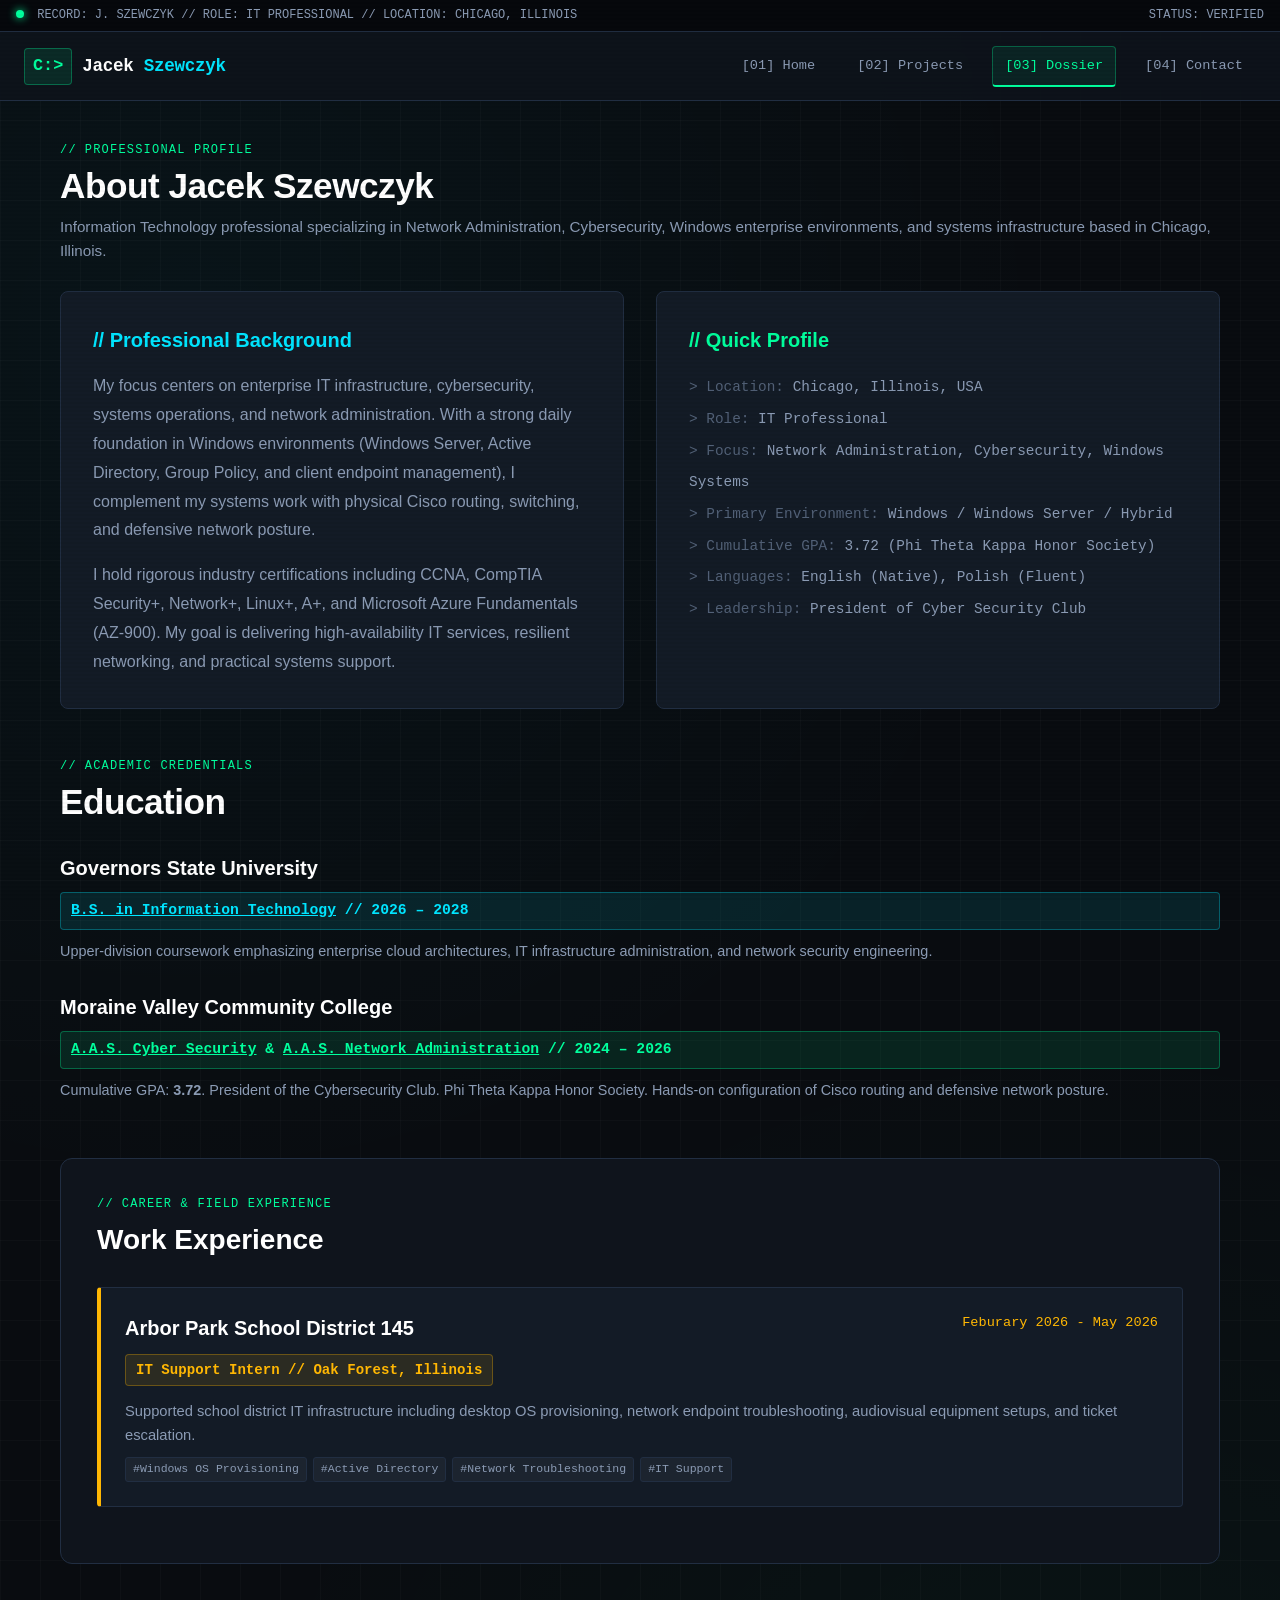
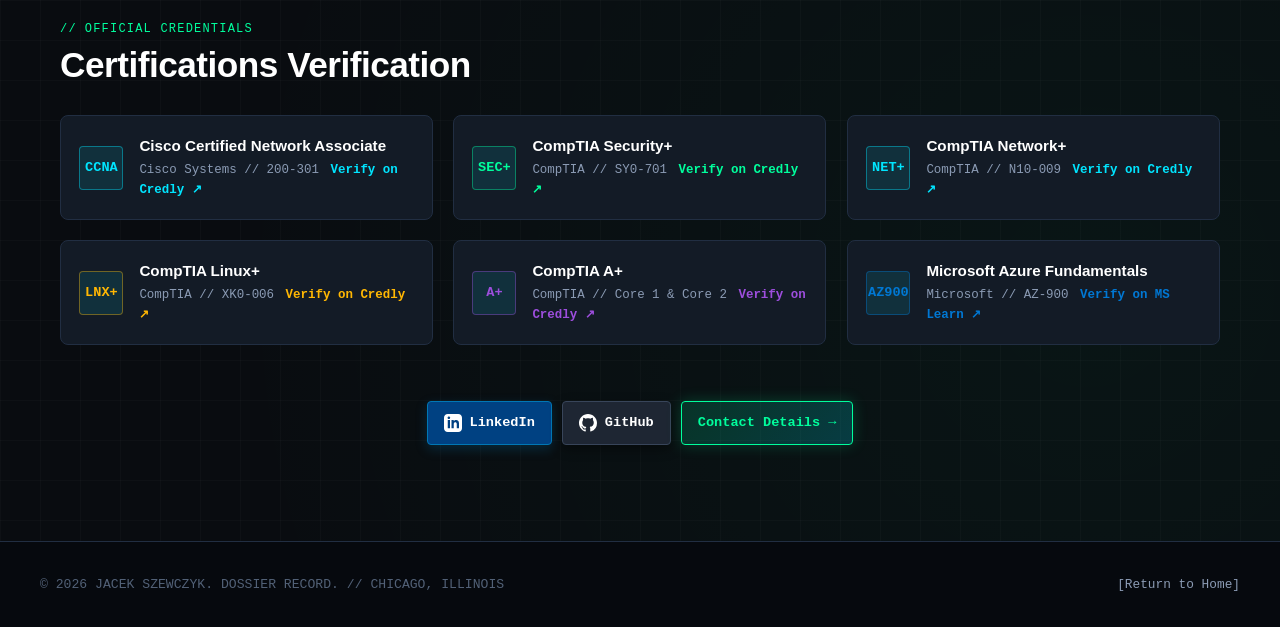
==== commit 198776d5: "Add files via upload Signed-off-by: Jacek Szewczyk <48308794+Jay-Sick@users.noreply.github.com>" ====
--- a/about.html
+++ b/about.html
@@ -6,7 +6,33 @@
   <title>Dossier // Jacek Szewczyk</title>
   <meta name="description" content="Professional background, credentials, and experience of Jacek Szewczyk.">
   <link rel="stylesheet" href="css/style.css">
-  <script src="data/site-data.js"></script>
+    <!-- ==========================================================================
+       PAGE CONFIGURATION VARIABLES (EDIT YOUR TEXT HERE)
+       Change your Dossier title, background story, and quick profile items here!
+       ========================================================================== -->
+  <script>
+    window.PAGE_CONFIG = {
+      profileHeaderLabel: "// PROFESSIONAL PROFILE",
+      profileHeading: "About Jacek Szewczyk",
+      profileSubtitle: "Information Technology professional specializing in Network Administration, Cybersecurity, Windows enterprise environments, and systems infrastructure based in Chicago, Illinois.",
+
+      backgroundTitle: "// Professional Background",
+      backgroundParagraph1: "My focus centers on enterprise IT infrastructure, cybersecurity, systems operations, and network administration. With a strong daily foundation in Windows environments (Windows Server, Active Directory, Group Policy, and client endpoint management), I complement my systems work with physical Cisco routing, switching, and defensive network posture.",
+      backgroundParagraph2: "I hold rigorous industry certifications including CCNA, CompTIA Security+, Network+, Linux+, A+, and Microsoft Azure Fundamentals (AZ-900). My goal is delivering high-availability IT services, resilient networking, and practical systems support.",
+
+      quickProfileTitle: "// Quick Profile",
+      quickProfileItems: [
+        "> Location: Chicago, Illinois, USA",
+        "> Role: IT Professional",
+        "> Focus: Network Administration, Cybersecurity, Windows Systems",
+        "> Primary Environment: Windows / Windows Server / Hybrid",
+        "> Cumulative GPA: 3.72 (Phi Theta Kappa Honor Society)",
+        "> Languages: English (Native), Polish (Fluent)",
+        "> Leadership: President of Cyber Security Club"
+      ]
+    };
+  </script>
+
   <script src="projects/projects.js"></script>
 </head>
 <body>
@@ -41,11 +67,9 @@
 
   <main class="container">
     <div class="section-header">
-      <div class="section-label"><span>//</span> PROFESSIONAL PROFILE</div>
-      <h1 class="section-title">About Jacek Szewczyk</h1>
-      <p class="section-subtitle">
-        Information Technology professional specializing in Network Administration, Cybersecurity, Windows enterprise environments, and systems infrastructure based in Chicago, Illinois.
-      </p>
+      <div class="section-label" id="cfg-profile-label"><span>//</span> PROFESSIONAL PROFILE</div>
+      <h1 class="section-title" id="cfg-profile-heading">About Jacek Szewczyk</h1>
+      <p class="section-subtitle" id="cfg-profile-subtitle">Information Technology professional specializing in Network Administration, Cybersecurity, Windows enterprise environments, and systems infrastructure based in Chicago, Illinois.</p>
     </div>
 
     <!-- Dynamic Dossier Sections Wrapper (Order Configurable via data/dossier-layout.json) -->
@@ -55,18 +79,13 @@
       <section data-section="profile">
         <div class="dossier-grid">
           <div style="background: var(--bg-card); border: 1px solid var(--border-color); border-radius: var(--radius-md); padding: 2rem;">
-            <h3 style="color: var(--accent-cyan); font-size: 1.25rem; margin-bottom: 1rem;">// Professional Background</h3>
-            <p style="color: var(--text-muted); line-height: 1.8; margin-bottom: 1rem;">
-              My focus centers on enterprise IT infrastructure, cybersecurity, systems operations, and network administration. With a strong daily foundation in Windows environments (Windows Server, Active Directory, Group Policy, and client endpoint management), I complement my systems work with physical Cisco routing, switching, and defensive network posture.
-            </p>
-            <p style="color: var(--text-muted); line-height: 1.8;">
-              I hold rigorous industry certifications including CCNA, CompTIA Security+, Network+, Linux+, A+, and Microsoft Azure Fundamentals (AZ-900). My goal is delivering high-availability IT services, resilient networking, and practical systems support.
-            </p>
+            <h3 style="color: var(--accent-cyan); font-size: 1.25rem; margin-bottom: 1rem;" id="cfg-bg-title">// Professional Background</h3>
+            <div id="cfg-bg-body"><p style="color: var(--text-muted); line-height: 1.8; margin-bottom: 1rem;">My focus centers on enterprise IT infrastructure, cybersecurity, systems operations, and network administration. With a strong daily foundation in Windows environments (Windows Server, Active Directory, Group Policy, and client endpoint management), I complement my systems work with physical Cisco routing, switching, and defensive network posture.</p><p style="color: var(--text-muted); line-height: 1.8;">I hold rigorous industry certifications including CCNA, CompTIA Security+, Network+, Linux+, A+, and Microsoft Azure Fundamentals (AZ-900). My goal is delivering high-availability IT services, resilient networking, and practical systems support.</p></div>
           </div>
 
           <div style="background: var(--bg-card); border: 1px solid var(--border-color); border-radius: var(--radius-md); padding: 2rem;">
-            <h3 style="color: var(--accent-green); font-size: 1.25rem; margin-bottom: 1rem;">// Quick Profile</h3>
-            <ul style="list-style: none; color: var(--text-muted); font-family: var(--font-mono); font-size: 0.9rem; line-height: 2.2;">
+            <h3 style="color: var(--accent-green); font-size: 1.25rem; margin-bottom: 1rem;" id="cfg-qp-title">// Quick Profile</h3>
+            <ul id="cfg-qp-list" style="list-style: none; color: var(--text-muted); font-family: var(--font-mono); font-size: 0.9rem; line-height: 2.2;">
               <li><span style="color: var(--text-dim);">&gt; Location:</span> Chicago, Illinois, USA</li>
               <li><span style="color: var(--text-dim);">&gt; Role:</span> IT Professional</li>
               <li><span style="color: var(--text-dim);">&gt; Focus:</span> Network Administration, Cybersecurity, Windows Systems</li>
@@ -86,9 +105,7 @@
           <h2 class="section-title">Education</h2>
         </div>
 
-        <div id="education-container" style="display: flex; flex-direction: column; gap: 1.75rem;">
-          <!-- Dynamically populated from data/education.json -->
-        </div>
+        <div id="education-container" style="display: flex; flex-direction: column; gap: 1.75rem;"></div>
       </section>
 
       <!-- Section: Work Experience (data-section="experience") -->
@@ -96,9 +113,7 @@
         <div class="section-label"><span>//</span> CAREER &amp; FIELD EXPERIENCE</div>
         <h2 style="font-size: 1.75rem; color: #fff; margin-bottom: 1.5rem;">Work Experience</h2>
 
-        <div id="experience-container">
-          <!-- Injected dynamically from data/experience.json -->
-        </div>
+        <div id="experience-container"></div>
       </section>
 
       <!-- Section: Certifications Verification (data-section="certifications") -->
@@ -108,9 +123,7 @@
           <h2 class="section-title">Certifications Verification</h2>
         </div>
 
-        <div id="certs-container" class="certs-grid">
-          <!-- Injected dynamically from data/certifications.json -->
-        </div>
+        <div id="certs-container" class="certs-grid"></div>
       </section>
 
     </div>
--- a/css/style.css
+++ b/css/style.css
@@ -1204,22 +1204,27 @@
 }
 
 .lightbox-close {
-  position: absolute;
-  top: 1.5rem;
-  right: 1.5rem;
-  background: rgba(255, 255, 255, 0.08);
-  border: 1px solid var(--border-color);
-  color: #fff;
-  width: 42px;
-  height: 42px;
-  border-radius: 50%;
-  font-size: 1.6rem;
-  cursor: pointer;
-  display: flex;
-  align-items: center;
-  justify-content: center;
-  transition: all 0.2s;
-  z-index: 100; /* Increased to stay above .lightbox-img-wrapper */
+  position: fixed !important;
+  top: 1.5rem !important;
+  right: 1.5rem !important;
+  background: rgba(18, 24, 38, 0.95) !important;
+  border: 1px solid var(--accent-cyan) !important;
+  color: #fff !important;
+  width: 46px !important;
+  height: 46px !important;
+  border-radius: 50% !important;
+  font-size: 1.7rem !important;
+  line-height: 1 !important;
+  cursor: pointer !important;
+  display: flex !important;
+  align-items: center !important;
+  justify-content: center !important;
+  transition: all 0.2s ease !important;
+  z-index: 9999999 !important;
+  pointer-events: auto !important;
+  user-select: none !important;
+  -webkit-tap-highlight-color: transparent !important;
+  box-shadow: 0 0 20px rgba(0, 0, 0, 0.8), 0 0 10px rgba(0, 229, 255, 0.3) !important;
 }
 
 .lightbox-close:hover {
@@ -1509,3 +1514,176 @@
     padding-right: 50px;
   }
 }
+
+/* ==========================================================================
+   TECHY DATA HYDRATION ANIMATIONS
+   PowerShell command stream & cyber decode effect on load
+   ========================================================================== */
+
+/* Terminal output line stream animation */
+/* High-tech PowerShell terminal stream & typing decode animation */
+@keyframes termStreamIn {
+  0% {
+    opacity: 0;
+    transform: translateX(-10px);
+    filter: drop-shadow(0 0 8px var(--accent-green)) brightness(2);
+    clip-path: inset(0 100% 0 0);
+  }
+  25% {
+    opacity: 0.6;
+    filter: drop-shadow(0 0 6px var(--accent-cyan)) brightness(1.6);
+    clip-path: inset(0 60% 0 0);
+  }
+  60% {
+    opacity: 0.85;
+    clip-path: inset(0 15% 0 0);
+  }
+  100% {
+    opacity: 1;
+    transform: translateX(0);
+    filter: none;
+    clip-path: inset(0 0 0 0);
+  }
+}
+
+.term-stream-line {
+  display: block;
+  animation: termStreamIn 0.38s cubic-bezier(0.16, 1, 0.3, 1) both;
+  animation-delay: calc(var(--line-index, 0) * 0.075s);
+  position: relative;
+}
+
+/* Hero cert pills cyber pop-in */
+@keyframes pillDecodeIn {
+  0% {
+    opacity: 0;
+    transform: scale(0.85) translateY(4px);
+    filter: brightness(1.6) drop-shadow(0 0 8px #00e5ff);
+  }
+  60% {
+    opacity: 0.95;
+    transform: scale(1.04) translateY(-1px);
+    filter: drop-shadow(0 0 4px #00ff9d);
+  }
+  100% {
+    opacity: 1;
+    transform: scale(1) translateY(0);
+    filter: none;
+  }
+}
+
+.hero-stats-badge .stat-pill {
+  animation: pillDecodeIn 0.35s cubic-bezier(0.16, 1, 0.3, 1) both;
+  animation-delay: calc(var(--pill-index, 0) * 0.05s);
+}
+
+/* Cert card cyber hydration */
+@keyframes certHydrateIn {
+  0% {
+    opacity: 0;
+    transform: translateY(10px) scale(0.97);
+    filter: drop-shadow(0 0 8px rgba(0, 229, 255, 0.4));
+  }
+  100% {
+    opacity: 1;
+    transform: translateY(0) scale(1);
+    filter: none;
+  }
+}
+
+.cert-card.hydrated {
+  animation: certHydrateIn 0.4s cubic-bezier(0.16, 1, 0.3, 1) both;
+  animation-delay: calc(var(--cert-index, 0) * 0.06s);
+}
+
+/* Education & Experience cyber stream */
+@keyframes sectionCardIn {
+  0% {
+    opacity: 0;
+    transform: translateY(12px);
+    filter: brightness(1.3) drop-shadow(0 0 6px rgba(0, 255, 157, 0.3));
+  }
+  100% {
+    opacity: 1;
+    transform: translateY(0);
+    filter: none;
+  }
+}
+
+.education-card.hydrated,
+.experience-card.hydrated {
+  animation: sectionCardIn 0.4s cubic-bezier(0.16, 1, 0.3, 1) both;
+  animation-delay: calc(var(--card-index, 0) * 0.07s);
+}
+
+
+/* High-Visibility PowerShell Loading Animation & Blinking Cursor */
+.term-loading-spinner {
+  display: inline-block;
+  font-family: var(--font-mono);
+  font-size: 0.84rem;
+  font-weight: 700;
+  letter-spacing: 0.5px;
+  animation: termGlowPulse 0.65s infinite alternate ease-in-out;
+}
+
+@keyframes termGlowPulse {
+  0% {
+    opacity: 0.4;
+    color: var(--accent-cyan);
+    text-shadow: 0 0 4px rgba(0, 229, 255, 0.5);
+    transform: translateX(0);
+  }
+  100% {
+    opacity: 1;
+    color: var(--accent-green);
+    text-shadow: 0 0 12px #00ff9d, 0 0 20px #00ff9d;
+    transform: translateX(2px);
+  }
+}
+
+.term-cursor {
+  display: inline-block;
+  color: var(--accent-green);
+  font-weight: 900;
+  margin-left: 2px;
+  animation: termCursorBlink 0.4s infinite steps(1);
+}
+
+@keyframes termCursorBlink {
+  0%, 100% { opacity: 1; text-shadow: 0 0 10px #00ff9d; }
+  50% { opacity: 0; text-shadow: none; }
+}
+
+@keyframes termStreamIn {
+  0% {
+    opacity: 0;
+    transform: translateX(-12px);
+    filter: brightness(2.2) drop-shadow(0 0 10px var(--accent-green));
+    clip-path: inset(0 100% 0 0);
+  }
+  30% {
+    opacity: 0.75;
+    filter: brightness(1.7) drop-shadow(0 0 6px var(--accent-cyan));
+    clip-path: inset(0 40% 0 0);
+  }
+  70% {
+    opacity: 0.95;
+    clip-path: inset(0 0 0 0);
+  }
+  100% {
+    opacity: 1;
+    transform: translateX(0);
+    filter: none;
+    clip-path: inset(0 0 0 0);
+  }
+}
+
+.term-stream-line {
+  display: block;
+  margin-bottom: 3px;
+  animation: termStreamIn 0.38s cubic-bezier(0.16, 1, 0.3, 1) both;
+  animation-delay: calc(var(--line-index, 0) * 0.08s);
+}
+  50% { opacity: 0; }
+}
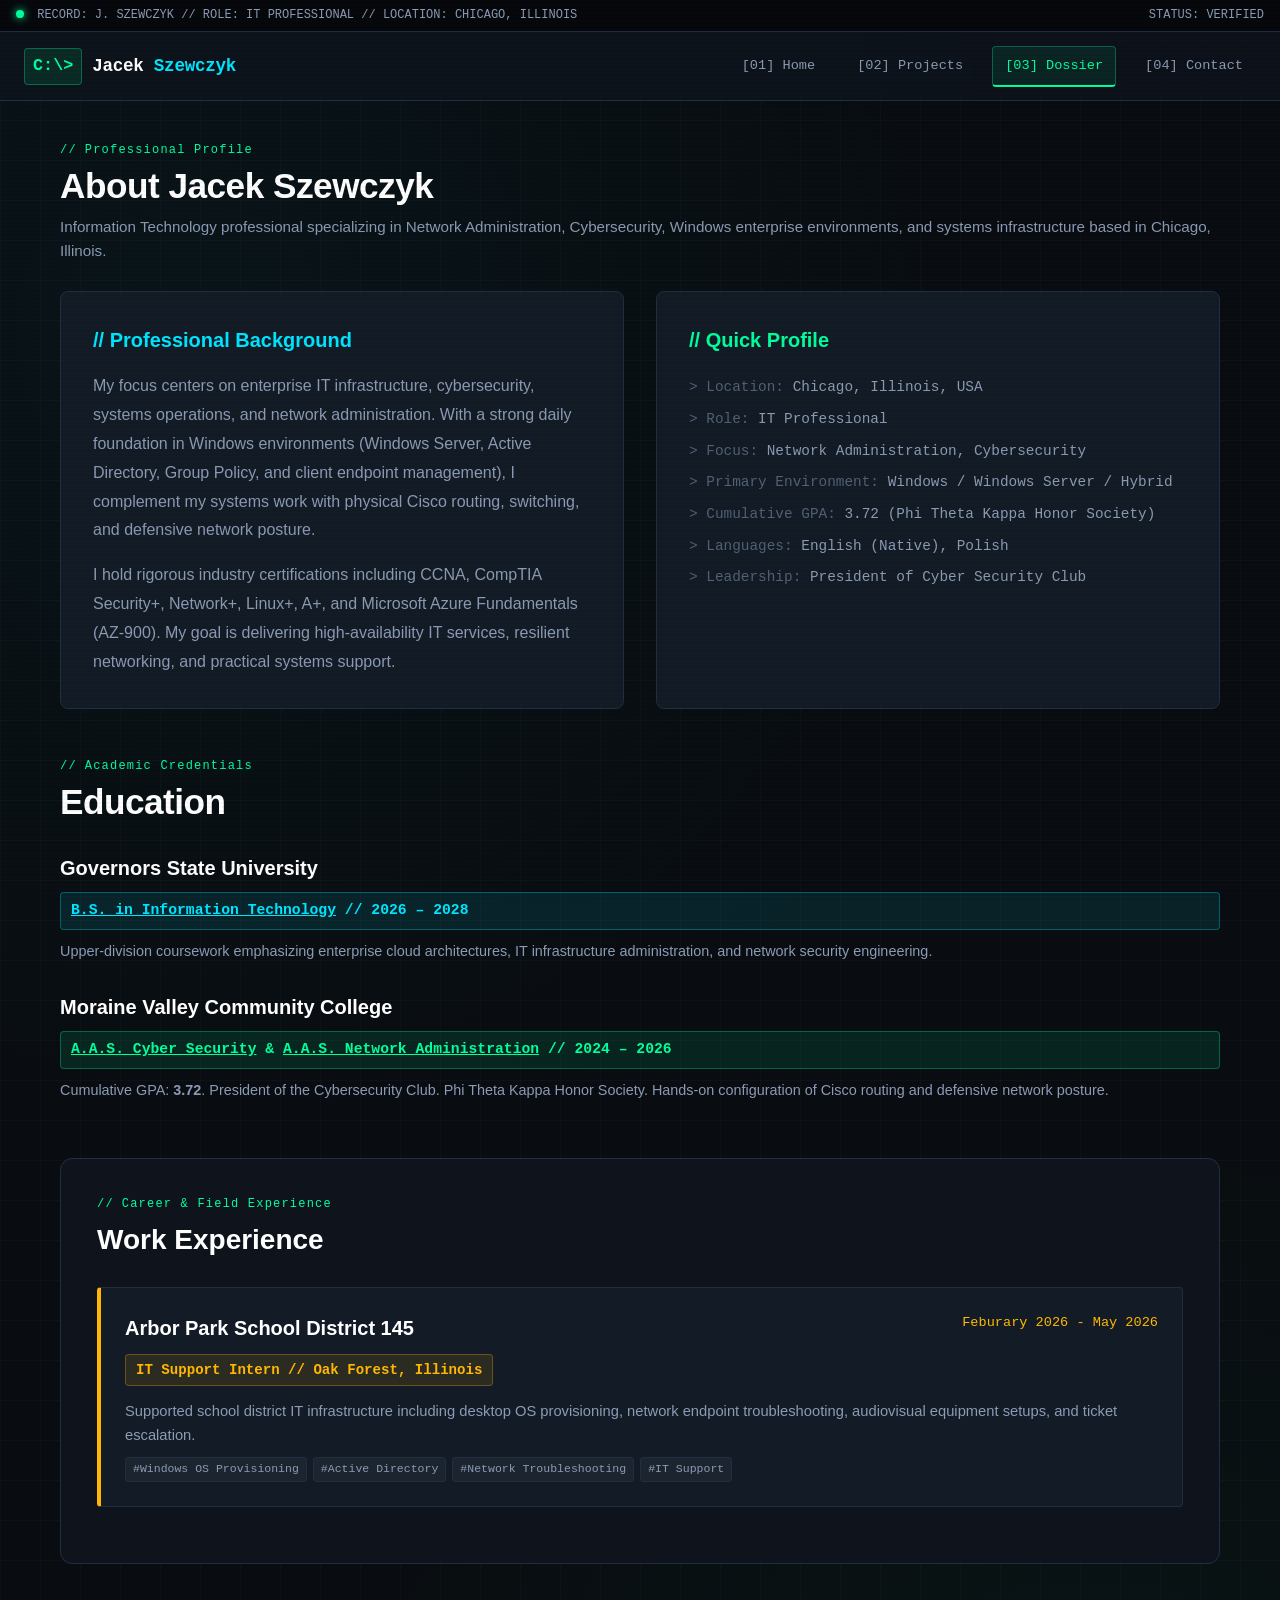
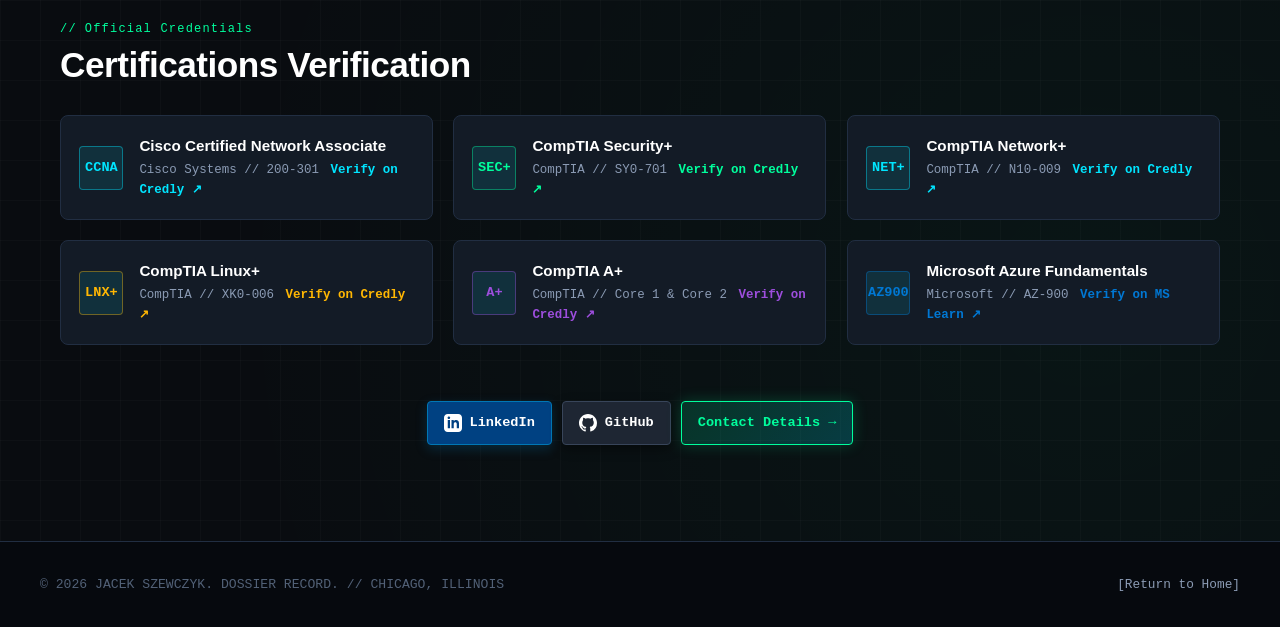
==== commit c6f72c25: "Add files via upload Signed-off-by: Jacek Szewczyk <48308794+Jay-Sick@users.noreply.github.com>" ====
--- a/about.html
+++ b/about.html
@@ -12,7 +12,7 @@
        ========================================================================== -->
   <script>
     window.PAGE_CONFIG = {
-      profileHeaderLabel: "// PROFESSIONAL PROFILE",
+      profileHeaderLabel: "// Professional Profile",
       profileHeading: "About Jacek Szewczyk",
       profileSubtitle: "Information Technology professional specializing in Network Administration, Cybersecurity, Windows enterprise environments, and systems infrastructure based in Chicago, Illinois.",
 
@@ -24,10 +24,10 @@
       quickProfileItems: [
         "> Location: Chicago, Illinois, USA",
         "> Role: IT Professional",
-        "> Focus: Network Administration, Cybersecurity, Windows Systems",
+        "> Focus: Network Administration, Cybersecurity",
         "> Primary Environment: Windows / Windows Server / Hybrid",
         "> Cumulative GPA: 3.72 (Phi Theta Kappa Honor Society)",
-        "> Languages: English (Native), Polish (Fluent)",
+        "> Languages: English (Native), Polish",
         "> Leadership: President of Cyber Security Club"
       ]
     };
@@ -51,7 +51,7 @@
   <!-- Navigation Header -->
   <header class="main-nav">
     <div class="logo-area">
-      <div class="terminal-prompt-icon">C:&gt;</div>
+      <div class="terminal-prompt-icon">C:\&gt;</div>
       <div class="logo-text">Jacek <span>Szewczyk</span></div>
     </div>
     <button class="nav-toggle-btn" onclick="toggleMobileNav()" aria-label="Toggle Navigation">☰</button>
@@ -91,7 +91,7 @@
               <li><span style="color: var(--text-dim);">&gt; Focus:</span> Network Administration, Cybersecurity, Windows Systems</li>
               <li><span style="color: var(--text-dim);">&gt; Primary Environment:</span> Windows / Windows Server / Hybrid</li>
               <li><span style="color: var(--text-dim);">&gt; Cumulative GPA:</span> 3.72 (Phi Theta Kappa Honor Society)</li>
-              <li><span style="color: var(--text-dim);">&gt; Languages:</span> English (Native), Polish (Fluent)</li>
+              <li><span style="color: var(--text-dim);">&gt; Languages:</span> English (Native), Polish</li>
               <li><span style="color: var(--text-dim);">&gt; Leadership:</span> President of Cyber Security Club</li>
             </ul>
           </div>
@@ -101,7 +101,7 @@
       <!-- Section: Education (data-section="education") -->
       <section data-section="education" style="margin-bottom: 3.5rem;">
         <div class="section-header">
-          <div class="section-label"><span>//</span> ACADEMIC CREDENTIALS</div>
+          <div class="section-label"><span>//</span> Academic Credentials</div>
           <h2 class="section-title">Education</h2>
         </div>
 
@@ -110,7 +110,7 @@
 
       <!-- Section: Work Experience (data-section="experience") -->
       <section data-section="experience" class="experience-section" style="margin-top: 0; margin-bottom: 3.5rem;">
-        <div class="section-label"><span>//</span> CAREER &amp; FIELD EXPERIENCE</div>
+        <div class="section-label"><span>//</span> Career &amp; Field Experience</div>
         <h2 style="font-size: 1.75rem; color: #fff; margin-bottom: 1.5rem;">Work Experience</h2>
 
         <div id="experience-container"></div>
@@ -119,7 +119,7 @@
       <!-- Section: Certifications Verification (data-section="certifications") -->
       <section data-section="certifications" style="margin-bottom: 3.5rem;">
         <div class="section-header">
-          <div class="section-label"><span>//</span> OFFICIAL CREDENTIALS</div>
+          <div class="section-label"><span>//</span> Official Credentials</div>
           <h2 class="section-title">Certifications Verification</h2>
         </div>
 
--- a/css/style.css
+++ b/css/style.css
@@ -450,7 +450,7 @@
 .section-label {
   font-family: var(--font-mono);
   font-size: 0.75rem;
-  text-transform: uppercase;
+  text-transform: none;
   color: var(--accent-green);
   letter-spacing: 1.2px;
   margin-bottom: 0.25rem;
@@ -990,6 +990,9 @@
   .education-badge {
     font-size: 0.85rem;
     padding: 5px 8px;
+  }
+  .terminal-window {
+    display: none;
   }
 }
 
@@ -1687,3 +1690,10 @@
 }
   50% { opacity: 0; }
 }
+.home-page .container {
+  padding-top: 0;
+}
+
+.home-page .hero-section {
+  padding-top: 0;
+}
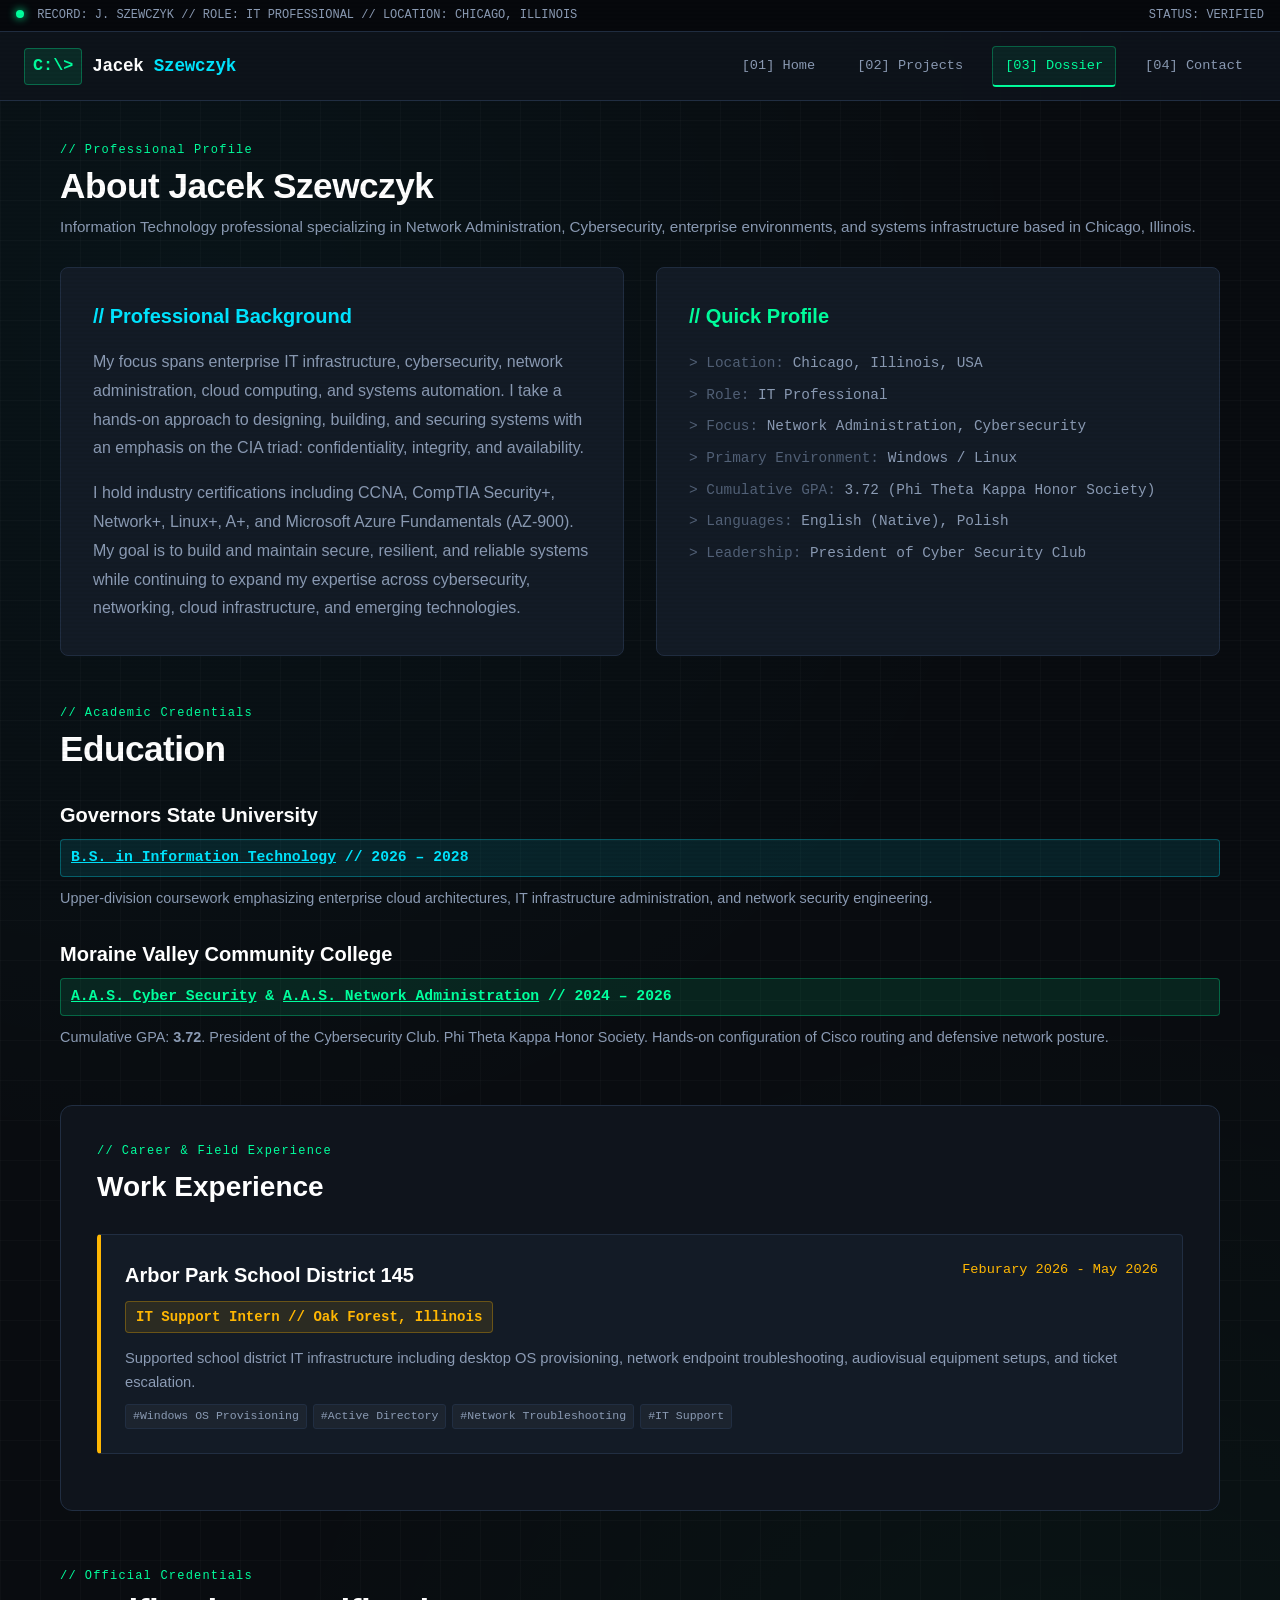
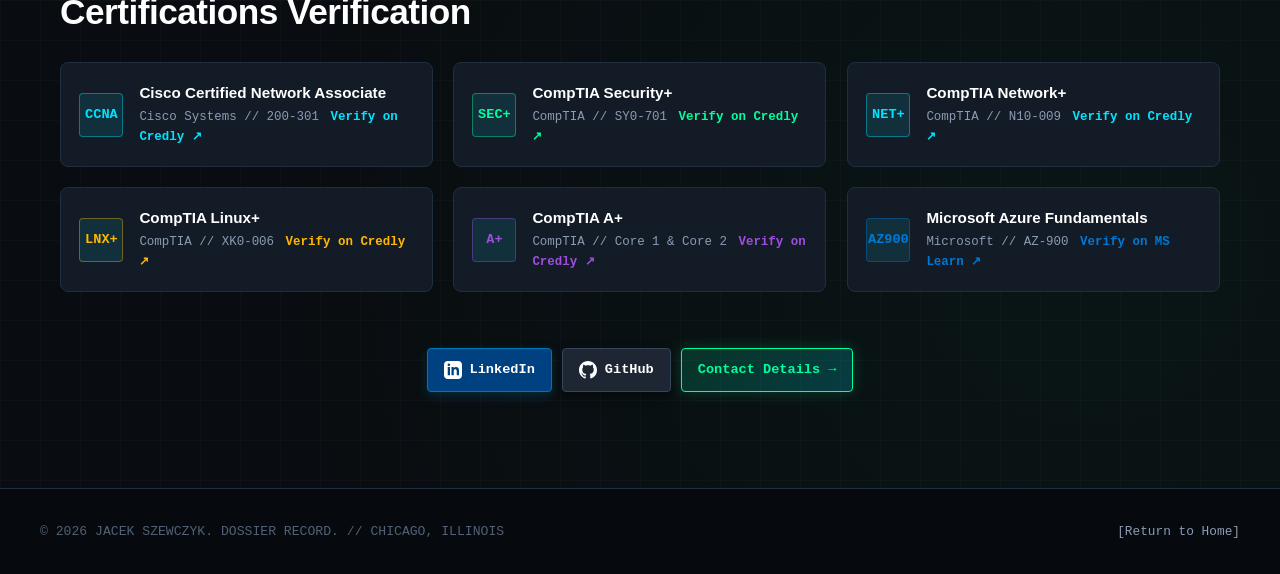
==== commit 3ef3892a: "Add files via upload Signed-off-by: Jacek Szewczyk <48308794+Jay-Sick@users.noreply.github.com>" ====
--- a/about.html
+++ b/about.html
@@ -14,18 +14,18 @@
     window.PAGE_CONFIG = {
       profileHeaderLabel: "// Professional Profile",
       profileHeading: "About Jacek Szewczyk",
-      profileSubtitle: "Information Technology professional specializing in Network Administration, Cybersecurity, Windows enterprise environments, and systems infrastructure based in Chicago, Illinois.",
+      profileSubtitle: "Information Technology professional specializing in Network Administration, Cybersecurity, enterprise environments, and systems infrastructure based in Chicago, Illinois.",
 
       backgroundTitle: "// Professional Background",
-      backgroundParagraph1: "My focus centers on enterprise IT infrastructure, cybersecurity, systems operations, and network administration. With a strong daily foundation in Windows environments (Windows Server, Active Directory, Group Policy, and client endpoint management), I complement my systems work with physical Cisco routing, switching, and defensive network posture.",
-      backgroundParagraph2: "I hold rigorous industry certifications including CCNA, CompTIA Security+, Network+, Linux+, A+, and Microsoft Azure Fundamentals (AZ-900). My goal is delivering high-availability IT services, resilient networking, and practical systems support.",
+      backgroundParagraph1: "My focus spans enterprise IT infrastructure, cybersecurity, network administration, cloud computing, and systems automation. I take a hands-on approach to designing, building, and securing systems with an emphasis on the CIA triad: confidentiality, integrity, and availability.",
+      backgroundParagraph2: "I hold industry certifications including CCNA, CompTIA Security+, Network+, Linux+, A+, and Microsoft Azure Fundamentals (AZ-900). My goal is to build and maintain secure, resilient, and reliable systems while continuing to expand my expertise across cybersecurity, networking, cloud infrastructure, and emerging technologies.",
 
       quickProfileTitle: "// Quick Profile",
       quickProfileItems: [
         "> Location: Chicago, Illinois, USA",
         "> Role: IT Professional",
         "> Focus: Network Administration, Cybersecurity",
-        "> Primary Environment: Windows / Windows Server / Hybrid",
+        "> Primary Environment: Windows / Linux",
         "> Cumulative GPA: 3.72 (Phi Theta Kappa Honor Society)",
         "> Languages: English (Native), Polish",
         "> Leadership: President of Cyber Security Club"
@@ -69,7 +69,7 @@
     <div class="section-header">
       <div class="section-label" id="cfg-profile-label"><span>//</span> PROFESSIONAL PROFILE</div>
       <h1 class="section-title" id="cfg-profile-heading">About Jacek Szewczyk</h1>
-      <p class="section-subtitle" id="cfg-profile-subtitle">Information Technology professional specializing in Network Administration, Cybersecurity, Windows enterprise environments, and systems infrastructure based in Chicago, Illinois.</p>
+      <p class="section-subtitle" id="cfg-profile-subtitle">Information Technology professional specializing in Network Administration, Cybersecurity, enterprise environments, and systems infrastructure based in Chicago, Illinois.</p>
     </div>
 
     <!-- Dynamic Dossier Sections Wrapper (Order Configurable via data/dossier-layout.json) -->
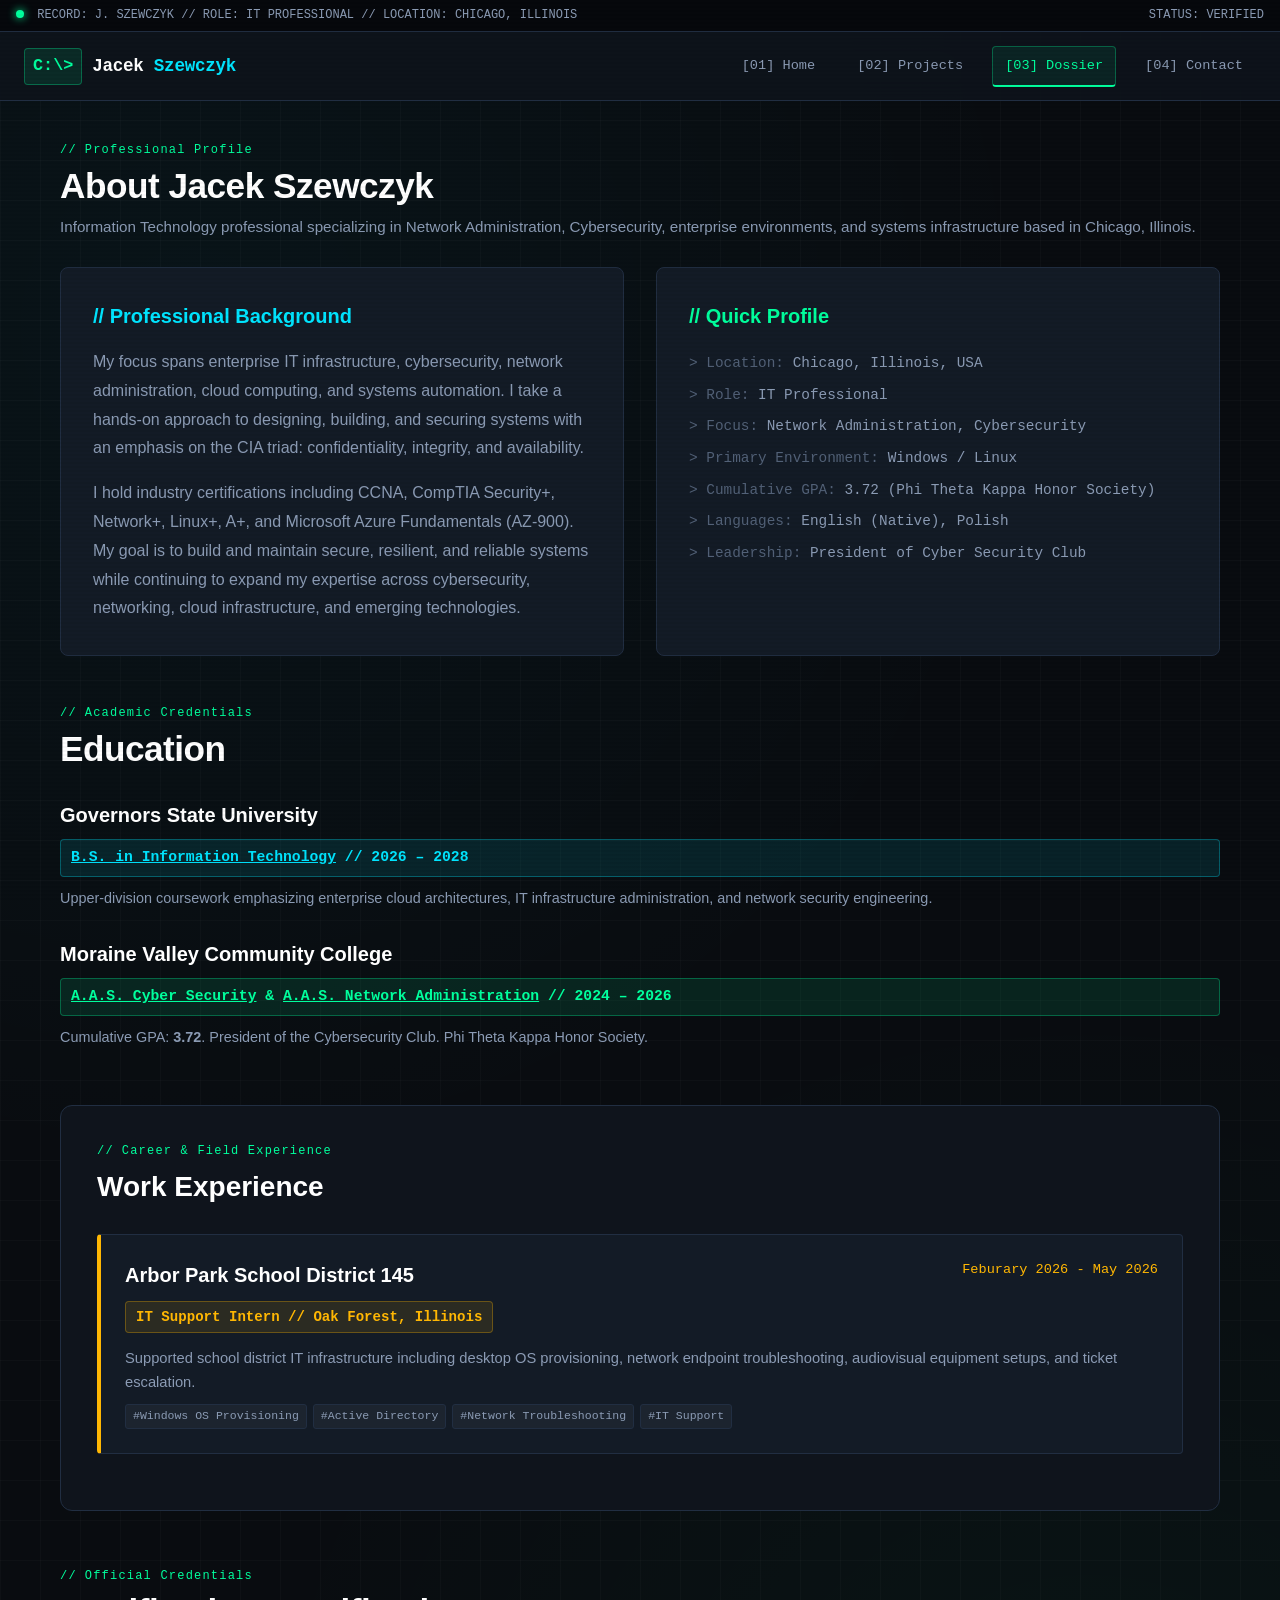
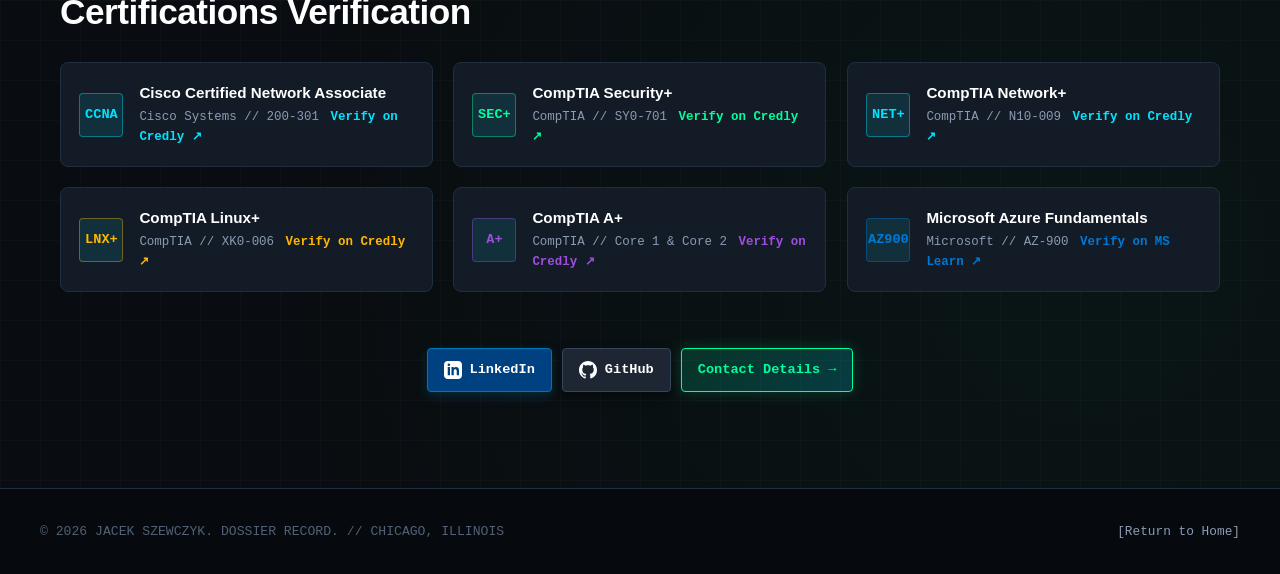
==== commit e93f97a9: "Add files via upload Signed-off-by: Jacek Szewczyk <48308794+Jay-Sick@users.noreply.github.com>" ====
--- a/about.html
+++ b/about.html
@@ -4,6 +4,7 @@
   <meta charset="UTF-8">
   <meta name="viewport" content="width=device-width, initial-scale=1.0">
   <title>Dossier // Jacek Szewczyk</title>
+  <link rel="icon" type="image/png" href="data/favicon.png">
   <meta name="description" content="Professional background, credentials, and experience of Jacek Szewczyk.">
   <link rel="stylesheet" href="css/style.css">
     <!-- ==========================================================================
